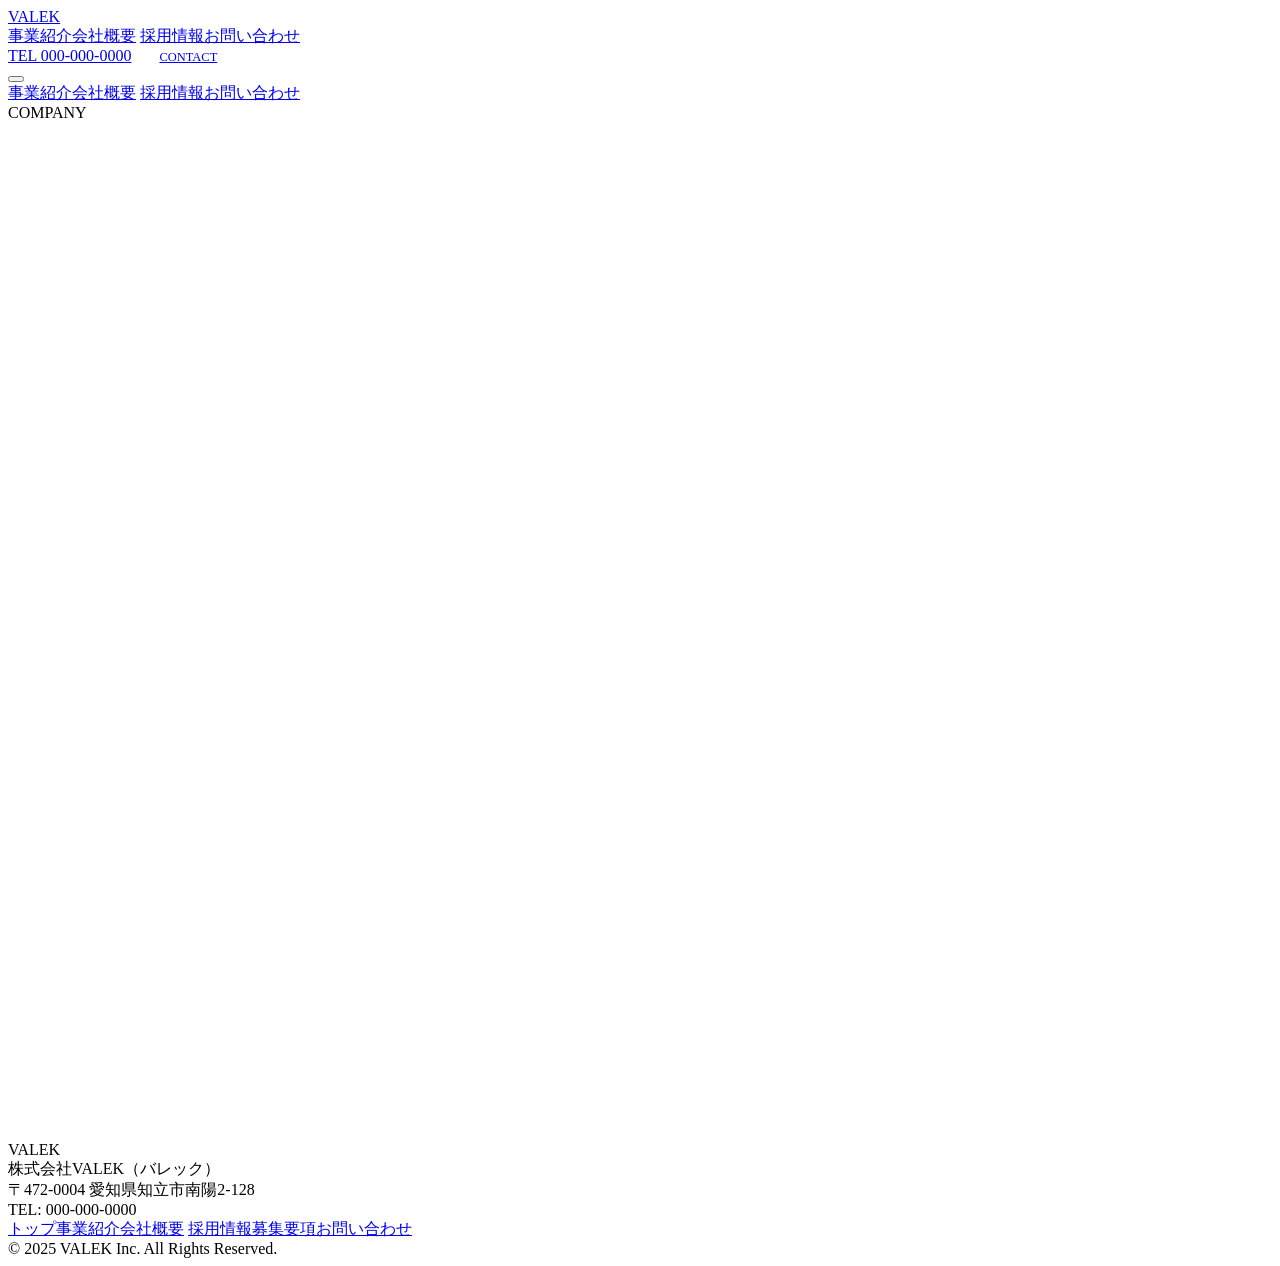
==== company.html @ 48d8a92b "Webサイトのリニューアルに伴う基本構成ファイルの追加と修正" ====
<!DOCTYPE html>
<html lang="ja">

<head>
    <meta charset="UTF-8">
    <meta name="viewport" content="width=device-width, initial-scale=1.0">
    <title>会社概要｜株式会社VALEK</title>
    <meta name="description" content="株式会社VALEK（バレック）の会社概要。愛知県知立市に本社を構え、軽貨物運送・一般貨物運送を展開。">
    <link rel="stylesheet" href="assets/css/style.css">
    <style>
        [data-fade] {
            opacity: 0;
            transform: translateY(32px);
            transition: opacity .8s cubic-bezier(.16, 1, .3, 1), transform .8s cubic-bezier(.16, 1, .3, 1)
        }

        [data-fade="up"].is-visible {
            opacity: 1;
            transform: translateY(0)
        }

        [data-fade="left"] {
            transform: translateX(-32px)
        }

        [data-fade="left"].is-visible {
            opacity: 1;
            transform: translateX(0)
        }

        [data-fade="right"] {
            transform: translateX(32px)
        }

        [data-fade="right"].is-visible {
            opacity: 1;
            transform: translateX(0)
        }
    </style>
</head>

<body>

    <header class="header">
        <div class="header-bg"></div>
        <div class="container header-inner">
            <a href="index.html" class="header-logo">VALEK</a>
            <nav class="header-nav">
                <a href="service.html">事業紹介</a><a href="company.html">会社概要</a>
                <a href="recruit.html">採用情報</a><a href="contact.html">お問い合わせ</a>
            </nav>
            <div class="header-actions">
                <a href="tel:0000000000" class="header-tel">TEL <span class="header-tel-number">000-000-0000</span></a>
                <a href="contact.html" class="btn btn-orange" style="padding:10px 24px;font-size:0.78rem;">CONTACT</a>
            </div>
            <button class="hamburger" id="hamburger" aria-label="メニュー"><span></span><span></span><span></span></button>
        </div>
    </header>
    <nav class="mobile-nav" id="mobileNav">
        <a href="service.html">事業紹介</a><a href="company.html">会社概要</a>
        <a href="recruit.html">採用情報</a><a href="contact.html">お問い合わせ</a>
    </nav>

    <section class="page-hero">
        <div class="page-hero-bg-text">COMPANY</div>
        <div class="container">
            <div class="page-hero-en" data-fade="up">COMPANY</div>
            <div class="page-hero-ja" data-fade="up">会社概要</div>
        </div>
    </section>

    <!-- Message -->
    <section class="section bg-darker grid-bg">
        <div class="container">
            <div class="section-label" data-fade="up">Message</div>
            <h2 class="section-heading" data-fade="up">代表メッセージ</h2>
            <div class="strength-block" style="padding-top:0;">
                <div data-fade="left">
                    <p class="strength-text">
                        株式会社VALEKは2023年に設立し、「速く、正確に、届ける」という信念のもと軽貨物運送事業をスタートしました。設立からわずかな期間で120名以上のドライバーを擁する体制を築くことができたのは、ひとえに取引先の皆様とドライバー一人ひとりの努力のおかげです。
                    </p>
                    <br>
                    <p class="strength-text">
                        私たちが最もこだわっているのは「品質」です。どれだけスピーディに届けても、届け先を間違えてしまっては意味がありません。だからこそ、教育に時間をかけ、誤配率0.001%以下という数字を維持しています。人が足りないところに、教育された人材を迅速に届ける。それがVALEKの存在意義です。
                    </p>
                    <br>
                    <p class="strength-text">
                        愛知県から、日本の物流を支える会社へ。まだまだ若い会社ですが、その分、成長のスピードと柔軟性には自信があります。これからも「届ける」ことに真剣に向き合い続けます。</p>
                    <p
                        style="text-align:right;color:var(--c-orange);font-weight:700;font-size:0.95rem;margin-top:24px;">
                        株式会社VALEK 代表取締役　谷本 大樹</p>
                </div>
                <div class="strength-image" data-fade="right">※ 代表写真撮影後に差し替え</div>
            </div>
        </div>
    </section>

    <!-- Info -->
    <section class="section bg-dark">
        <div class="container">
            <div class="section-label" data-fade="up">Overview</div>
            <h2 class="section-heading" data-fade="up">会社情報</h2>
            <div data-fade="up">
                <table class="company-table">
                    <tr>
                        <th>会社名</th>
                        <td>株式会社VALEK（バレック）</td>
                    </tr>
                    <tr>
                        <th>代表取締役</th>
                        <td>谷本 大樹</td>
                    </tr>
                    <tr>
                        <th>設立</th>
                        <td>2023年2月22日</td>
                    </tr>
                    <tr>
                        <th>所在地</th>
                        <td>〒472-0004 愛知県知立市南陽2-128</td>
                    </tr>
                    <tr>
                        <th>事業内容</th>
                        <td>軽貨物運送事業 / 一般貨物運送事業 / チャーター便 / スポット便</td>
                    </tr>
                    <tr>
                        <th>事業エリア</th>
                        <td>愛知県全域、静岡県浜松市</td>
                    </tr>
                    <tr>
                        <th>主要取引先</th>
                        <td>ヤマト運輸株式会社 / 佐川急便株式会社 / 日本郵政グループ</td>
                    </tr>
                    <tr>
                        <th>稼働ドライバー数</th>
                        <td>120名以上</td>
                    </tr>
                </table>
            </div>
        </div>
    </section>

    <!-- Access -->
    <section class="section bg-darker">
        <div class="container">
            <div class="section-label" data-fade="up">Access</div>
            <h2 class="section-heading" data-fade="up">アクセス</h2>
            <p style="color:var(--c-gray-500);margin-bottom:24px;font-size:0.9rem;" data-fade="up">〒472-0004
                愛知県知立市南陽2丁目128番地</p>
            <div class="map-wrapper" data-fade="up">
                <iframe
                    src="https://www.google.com/maps/embed?pb=!1m18!1m12!1m3!1d3268.5!2d137.04!3d34.98!2m3!1f0!2f0!3f0!3m2!1i1024!2i768!4f13.1!3m3!1m2!1s0x0%3A0x0!2z5oSb55Sf55yM55-l56uL5biC5Y2X6Zm9Mjfnm67vvJEyOA!5e0!3m2!1sja!2sjp!4v1700000000000"
                    allowfullscreen="" loading="lazy" referrerpolicy="no-referrer-when-downgrade"></iframe>
            </div>
        </div>
    </section>

    <footer class="footer">
        <div class="container">
            <div class="footer-inner">
                <div>
                    <div class="footer-logo">VALEK</div>
                    <div class="footer-info">株式会社VALEK（バレック）<br>〒472-0004 愛知県知立市南陽2-128<br>TEL: 000-000-0000</div>
                </div>
                <nav class="footer-nav">
                    <a href="index.html">トップ</a><a href="service.html">事業紹介</a><a href="company.html">会社概要</a>
                    <a href="recruit.html">採用情報</a><a href="recruit/detail.html">募集要項</a><a
                        href="contact.html">お問い合わせ</a>
                </nav>
            </div>
            <div class="footer-copy">&copy; 2025 VALEK Inc. All Rights Reserved.</div>
        </div>
    </footer>
    <script src="assets/js/main.js"></script>
</body>

</html>
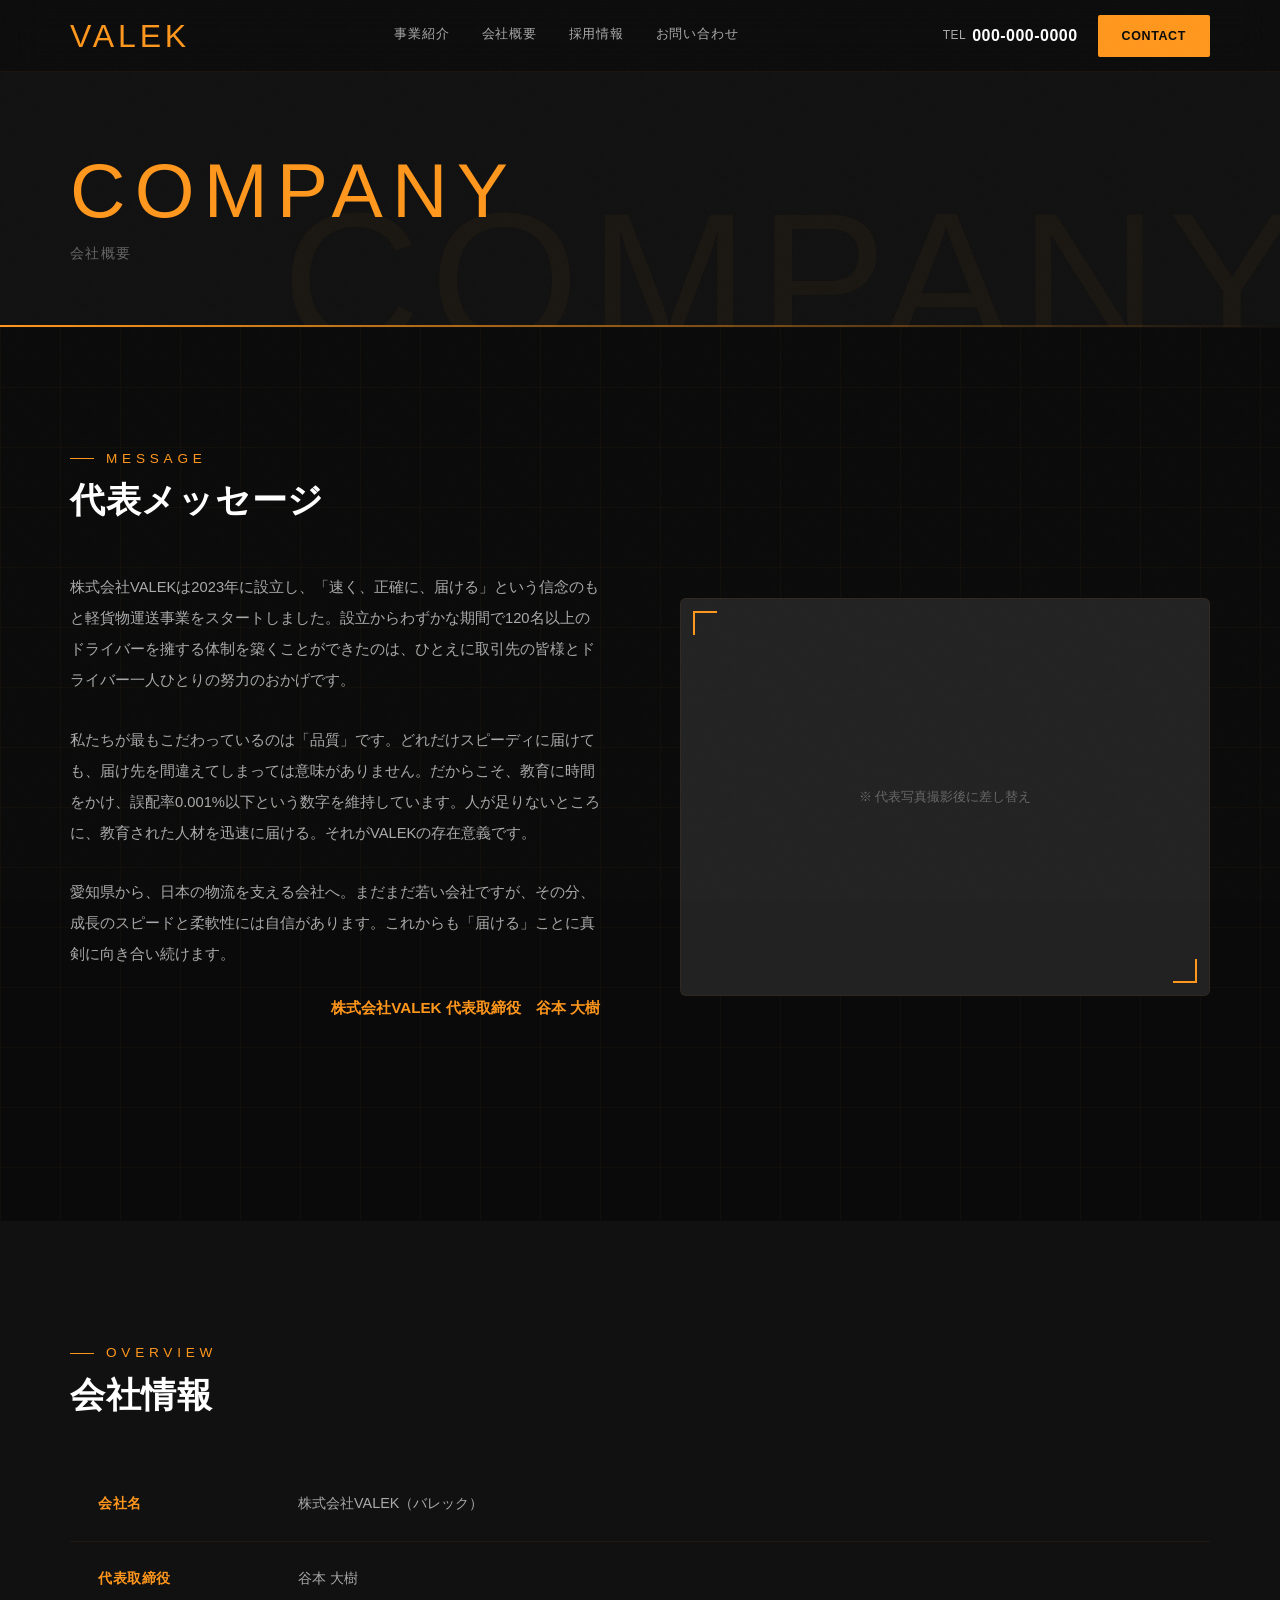
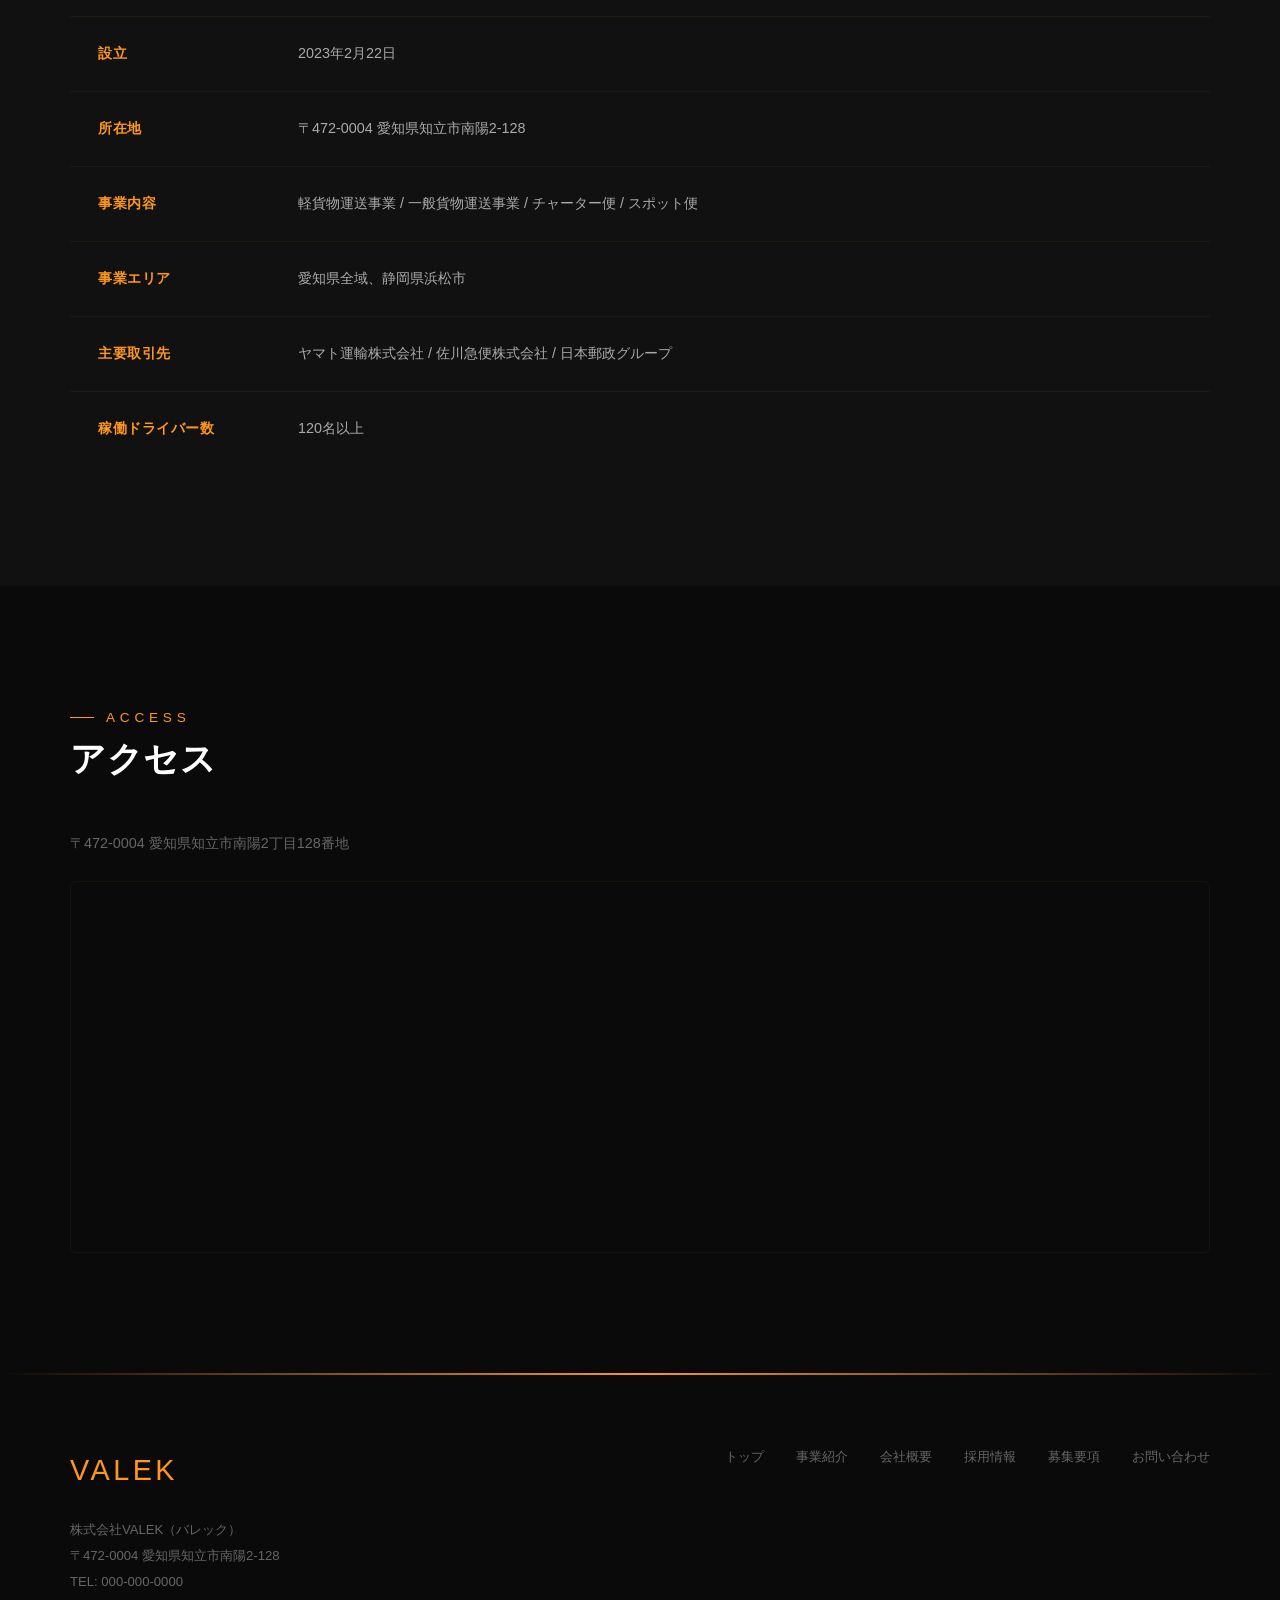
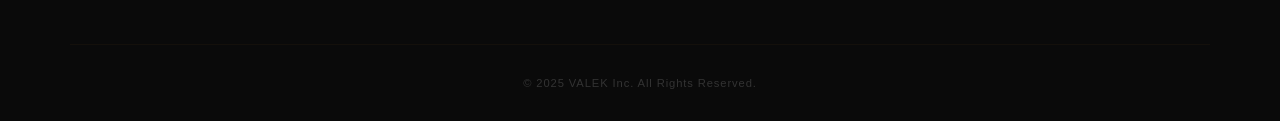
==== commit ccb4d7d2: "CSS/JSのパス指定の誤りを修正" ====
--- a/company.html
+++ b/company.html
@@ -6,7 +6,7 @@
     <meta name="viewport" content="width=device-width, initial-scale=1.0">
     <title>会社概要｜株式会社VALEK</title>
     <meta name="description" content="株式会社VALEK（バレック）の会社概要。愛知県知立市に本社を構え、軽貨物運送・一般貨物運送を展開。">
-    <link rel="stylesheet" href="assets/css/style.css">
+    <link rel="stylesheet" href="css/style.css">
     <style>
         [data-fade] {
             opacity: 0;
@@ -170,7 +170,7 @@
             <div class="footer-copy">&copy; 2025 VALEK Inc. All Rights Reserved.</div>
         </div>
     </footer>
-    <script src="assets/js/main.js"></script>
+    <script src="js/main.js"></script>
 </body>
 
 </html>
--- a/css/style.css
+++ b/css/style.css
@@ -0,0 +1,1925 @@
+/* ============================================
+   VALEK - Professional Design System
+   Black(#111) × Orange(#FF971D) × Dark
+   ============================================ */
+
+/* ---------- Fonts ---------- */
+@import url('https://fonts.googleapis.com/css2?family=Inter:wght@300;400;500;600;700;800;900&family=Noto+Sans+JP:wght@300;400;500;700;900&family=Bebas+Neue&display=swap');
+
+/* ---------- Custom Properties ---------- */
+:root {
+    --c-bg: #0a0a0a;
+    --c-surface: #111111;
+    --c-surface-2: #1a1a1a;
+    --c-surface-3: #222222;
+    --c-orange: #FF971D;
+    --c-orange-dark: #e0850f;
+    --c-orange-glow: rgba(255, 151, 29, 0.15);
+    --c-white: #ffffff;
+    --c-gray-100: #f0f0f0;
+    --c-gray-300: #aaaaaa;
+    --c-gray-500: #666666;
+    --c-gray-700: #333333;
+    --c-gray-900: #1a1a1a;
+    --font-en: 'Inter', sans-serif;
+    --font-ja: 'Noto Sans JP', sans-serif;
+    --font-display: 'Bebas Neue', sans-serif;
+    --header-h: 72px;
+    --ease-out-expo: cubic-bezier(0.16, 1, 0.3, 1);
+    --ease-out-quart: cubic-bezier(0.25, 1, 0.5, 1);
+}
+
+/* ---------- Reset ---------- */
+*,
+*::before,
+*::after {
+    margin: 0;
+    padding: 0;
+    box-sizing: border-box;
+}
+
+html {
+    scroll-behavior: smooth;
+    font-size: 16px;
+    scrollbar-width: thin;
+    scrollbar-color: var(--c-orange) var(--c-surface);
+}
+
+::-webkit-scrollbar {
+    width: 6px;
+}
+
+::-webkit-scrollbar-track {
+    background: var(--c-surface);
+}
+
+::-webkit-scrollbar-thumb {
+    background: var(--c-orange);
+    border-radius: 3px;
+}
+
+body {
+    font-family: var(--font-ja);
+    background: var(--c-bg);
+    color: var(--c-white);
+    line-height: 1.8;
+    -webkit-font-smoothing: antialiased;
+    -moz-osx-font-smoothing: grayscale;
+    overflow-x: hidden;
+}
+
+/* Noise texture overlay */
+body::before {
+    content: "";
+    position: fixed;
+    inset: 0;
+    z-index: 9999;
+    pointer-events: none;
+    opacity: 0.025;
+    background-image: url("data:image/svg+xml,%3Csvg viewBox='0 0 256 256' xmlns='http://www.w3.org/2000/svg'%3E%3Cfilter id='noise'%3E%3CfeTurbulence type='fractalNoise' baseFrequency='0.9' numOctaves='4' stitchTiles='stitch'/%3E%3C/filter%3E%3Crect width='100%25' height='100%25' filter='url(%23noise)' opacity='1'/%3E%3C/svg%3E");
+    background-repeat: repeat;
+    background-size: 128px 128px;
+}
+
+a {
+    color: var(--c-orange);
+    text-decoration: none;
+    transition: all 0.3s var(--ease-out-quart);
+}
+
+a:hover {
+    opacity: 0.8;
+}
+
+img {
+    max-width: 100%;
+    height: auto;
+    display: block;
+}
+
+ul {
+    list-style: none;
+}
+
+::selection {
+    background: var(--c-orange);
+    color: var(--c-bg);
+}
+
+/* ---------- Utility ---------- */
+.container {
+    width: 90%;
+    max-width: 1140px;
+    margin: 0 auto;
+}
+
+.section {
+    padding: 120px 0;
+    position: relative;
+}
+
+.section-label {
+    font-family: var(--font-display);
+    font-size: 0.85rem;
+    letter-spacing: 0.35em;
+    color: var(--c-orange);
+    text-transform: uppercase;
+    margin-bottom: 4px;
+    display: flex;
+    align-items: center;
+    gap: 12px;
+}
+
+.section-label::before {
+    content: "";
+    display: block;
+    width: 24px;
+    height: 1px;
+    background: var(--c-orange);
+}
+
+.section-heading {
+    font-family: var(--font-ja);
+    font-size: clamp(1.6rem, 3vw, 2.2rem);
+    font-weight: 900;
+    margin-bottom: 48px;
+    line-height: 1.4;
+    letter-spacing: 0.02em;
+}
+
+.text-orange {
+    color: var(--c-orange);
+}
+
+.text-center {
+    text-align: center;
+}
+
+.text-center .section-label {
+    justify-content: center;
+}
+
+.text-center .section-label::before {
+    display: none;
+}
+
+.bg-dark {
+    background: var(--c-surface);
+}
+
+.bg-darker {
+    background: var(--c-bg);
+}
+
+/* Subtle grid background */
+.grid-bg {
+    background-image:
+        linear-gradient(rgba(255, 151, 29, 0.03) 1px, transparent 1px),
+        linear-gradient(90deg, rgba(255, 151, 29, 0.03) 1px, transparent 1px);
+    background-size: 60px 60px;
+}
+
+/* ---------- Buttons ---------- */
+.btn {
+    display: inline-flex;
+    align-items: center;
+    justify-content: center;
+    gap: 8px;
+    padding: 16px 36px;
+    border-radius: 2px;
+    font-weight: 700;
+    font-size: 0.88rem;
+    font-family: var(--font-ja);
+    text-align: center;
+    transition: all 0.4s var(--ease-out-expo);
+    cursor: pointer;
+    border: none;
+    position: relative;
+    overflow: hidden;
+    letter-spacing: 0.05em;
+}
+
+/* Shimmer effect */
+.btn::after {
+    content: "";
+    position: absolute;
+    top: 0;
+    left: -100%;
+    width: 60%;
+    height: 100%;
+    background: linear-gradient(90deg, transparent, rgba(255, 255, 255, 0.15), transparent);
+    transition: left 0.6s var(--ease-out-expo);
+}
+
+.btn:hover::after {
+    left: 120%;
+}
+
+.btn-orange {
+    background: var(--c-orange);
+    color: var(--c-bg);
+}
+
+.btn-orange:hover {
+    background: #ffab47;
+    opacity: 1;
+    transform: translateY(-2px);
+    box-shadow: 0 8px 32px rgba(255, 151, 29, 0.3);
+}
+
+.btn-outline {
+    background: transparent;
+    color: var(--c-orange);
+    border: 1.5px solid var(--c-orange);
+}
+
+.btn-outline:hover {
+    background: var(--c-orange);
+    color: var(--c-bg);
+    opacity: 1;
+    transform: translateY(-2px);
+}
+
+.btn-white {
+    background: var(--c-white);
+    color: var(--c-bg);
+}
+
+.btn-white:hover {
+    opacity: 1;
+    transform: translateY(-2px);
+    box-shadow: 0 8px 32px rgba(255, 255, 255, 0.15);
+}
+
+.btn-dark {
+    background: var(--c-surface);
+    color: var(--c-orange);
+    border: 1.5px solid var(--c-orange);
+}
+
+.btn-dark:hover {
+    background: var(--c-orange);
+    color: var(--c-bg);
+    opacity: 1;
+}
+
+.btn-lg {
+    padding: 20px 48px;
+    font-size: 0.95rem;
+}
+
+.btn-icon-arrow::after {
+    content: "→";
+    display: inline-block;
+    transition: transform 0.3s var(--ease-out-expo);
+}
+
+.btn-icon-arrow:hover::after {
+    transform: translateX(4px);
+}
+
+/* ---------- Progress Bar (scroll) ---------- */
+.scroll-progress {
+    position: fixed;
+    top: 0;
+    left: 0;
+    height: 2px;
+    background: linear-gradient(90deg, var(--c-orange), #ffab47);
+    z-index: 10000;
+    width: 0%;
+    transition: width 0.1s linear;
+}
+
+/* ---------- Header ---------- */
+.header {
+    position: fixed;
+    top: 0;
+    left: 0;
+    width: 100%;
+    z-index: 1000;
+    height: var(--header-h);
+    transition: all 0.4s var(--ease-out-expo);
+}
+
+.header-bg {
+    position: absolute;
+    inset: 0;
+    background: rgba(10, 10, 10, 0.7);
+    backdrop-filter: blur(20px) saturate(180%);
+    -webkit-backdrop-filter: blur(20px) saturate(180%);
+    border-bottom: 1px solid rgba(255, 151, 29, 0.06);
+    transition: all 0.4s var(--ease-out-expo);
+}
+
+.header.scrolled .header-bg {
+    background: rgba(10, 10, 10, 0.92);
+    border-bottom-color: rgba(255, 151, 29, 0.12);
+}
+
+.header-inner {
+    position: relative;
+    z-index: 2;
+    display: flex;
+    align-items: center;
+    justify-content: space-between;
+    height: var(--header-h);
+}
+
+.header-logo {
+    font-family: var(--font-display);
+    font-size: 2rem;
+    color: var(--c-orange);
+    letter-spacing: 0.12em;
+    line-height: 1;
+}
+
+.header-nav {
+    display: flex;
+    align-items: center;
+    gap: 32px;
+}
+
+.header-nav a {
+    color: var(--c-gray-300);
+    font-size: 0.8rem;
+    font-weight: 500;
+    letter-spacing: 0.06em;
+    position: relative;
+    padding-bottom: 4px;
+}
+
+.header-nav a::after {
+    content: "";
+    position: absolute;
+    bottom: 0;
+    left: 0;
+    width: 0;
+    height: 1px;
+    background: var(--c-orange);
+    transition: width 0.3s var(--ease-out-expo);
+}
+
+.header-nav a:hover {
+    color: var(--c-white);
+    opacity: 1;
+}
+
+.header-nav a:hover::after {
+    width: 100%;
+}
+
+.header-actions {
+    display: flex;
+    align-items: center;
+    gap: 20px;
+}
+
+.header-tel {
+    color: var(--c-gray-300);
+    font-size: 0.75rem;
+    font-weight: 500;
+    display: flex;
+    align-items: center;
+    gap: 6px;
+    letter-spacing: 0.04em;
+}
+
+.header-tel-number {
+    font-family: var(--font-en);
+    font-size: 1rem;
+    font-weight: 700;
+    color: var(--c-white);
+}
+
+/* Hamburger */
+.hamburger {
+    display: none;
+    width: 32px;
+    height: 24px;
+    position: relative;
+    cursor: pointer;
+    z-index: 1100;
+    background: none;
+    border: none;
+}
+
+.hamburger span {
+    display: block;
+    width: 100%;
+    height: 1.5px;
+    background: var(--c-orange);
+    position: absolute;
+    left: 0;
+    transition: all 0.4s var(--ease-out-expo);
+}
+
+.hamburger span:nth-child(1) {
+    top: 0;
+}
+
+.hamburger span:nth-child(2) {
+    top: 50%;
+    transform: translateY(-50%);
+}
+
+.hamburger span:nth-child(3) {
+    bottom: 0;
+    width: 60%;
+}
+
+.hamburger.active span:nth-child(1) {
+    top: 50%;
+    transform: translateY(-50%) rotate(45deg);
+}
+
+.hamburger.active span:nth-child(2) {
+    opacity: 0;
+    transform: translateX(20px);
+}
+
+.hamburger.active span:nth-child(3) {
+    bottom: 50%;
+    width: 100%;
+    transform: translateY(50%) rotate(-45deg);
+}
+
+/* Mobile Nav */
+.mobile-nav {
+    display: none;
+    position: fixed;
+    inset: 0;
+    background: rgba(10, 10, 10, 0.97);
+    backdrop-filter: blur(40px);
+    flex-direction: column;
+    align-items: center;
+    justify-content: center;
+    gap: 36px;
+    z-index: 1050;
+}
+
+.mobile-nav.active {
+    display: flex;
+}
+
+.mobile-nav a {
+    color: var(--c-white);
+    font-size: 1.3rem;
+    font-weight: 700;
+    letter-spacing: 0.08em;
+    position: relative;
+}
+
+.mobile-nav a::after {
+    content: "";
+    position: absolute;
+    bottom: -4px;
+    left: 50%;
+    transform: translateX(-50%);
+    width: 0;
+    height: 2px;
+    background: var(--c-orange);
+    transition: width 0.3s var(--ease-out-expo);
+}
+
+.mobile-nav a:hover::after {
+    width: 100%;
+}
+
+/* ---------- Hero ---------- */
+.hero {
+    position: relative;
+    height: 100vh;
+    min-height: 700px;
+    display: flex;
+    align-items: center;
+    justify-content: center;
+    overflow: hidden;
+    background: var(--c-bg);
+}
+
+/* Animated gradient orbs */
+.hero-orb {
+    position: absolute;
+    border-radius: 50%;
+    filter: blur(80px);
+    opacity: 0.4;
+    animation: orbFloat 8s ease-in-out infinite;
+}
+
+.hero-orb-1 {
+    width: 500px;
+    height: 500px;
+    background: radial-gradient(circle, rgba(255, 151, 29, 0.25) 0%, transparent 70%);
+    bottom: -10%;
+    right: -5%;
+    animation-delay: 0s;
+}
+
+.hero-orb-2 {
+    width: 300px;
+    height: 300px;
+    background: radial-gradient(circle, rgba(255, 151, 29, 0.15) 0%, transparent 70%);
+    top: 10%;
+    left: 5%;
+    animation-delay: -3s;
+}
+
+.hero-orb-3 {
+    width: 200px;
+    height: 200px;
+    background: radial-gradient(circle, rgba(255, 151, 29, 0.12) 0%, transparent 70%);
+    top: 40%;
+    right: 20%;
+    animation-delay: -5s;
+}
+
+@keyframes orbFloat {
+
+    0%,
+    100% {
+        transform: translate(0, 0) scale(1);
+    }
+
+    33% {
+        transform: translate(30px, -20px) scale(1.05);
+    }
+
+    66% {
+        transform: translate(-20px, 15px) scale(0.95);
+    }
+}
+
+/* Grid lines in hero */
+.hero-grid {
+    position: absolute;
+    inset: 0;
+    background-image:
+        linear-gradient(rgba(255, 151, 29, 0.04) 1px, transparent 1px),
+        linear-gradient(90deg, rgba(255, 151, 29, 0.04) 1px, transparent 1px);
+    background-size: 80px 80px;
+    mask-image: radial-gradient(ellipse 70% 60% at 50% 50%, black 20%, transparent 70%);
+    -webkit-mask-image: radial-gradient(ellipse 70% 60% at 50% 50%, black 20%, transparent 70%);
+}
+
+/* Horizontal lines decoration */
+.hero-lines {
+    position: absolute;
+    inset: 0;
+    overflow: hidden;
+}
+
+.hero-lines span {
+    position: absolute;
+    height: 1px;
+    background: linear-gradient(90deg, transparent, rgba(255, 151, 29, 0.08), transparent);
+}
+
+.hero-lines span:nth-child(1) {
+    top: 20%;
+    width: 100%;
+}
+
+.hero-lines span:nth-child(2) {
+    top: 50%;
+    width: 60%;
+    right: 0;
+}
+
+.hero-lines span:nth-child(3) {
+    top: 80%;
+    width: 80%;
+    left: 10%;
+}
+
+.hero-content {
+    position: relative;
+    z-index: 2;
+    text-align: center;
+    padding: 0 20px;
+}
+
+.hero-label {
+    font-family: var(--font-en);
+    font-size: 0.75rem;
+    font-weight: 600;
+    letter-spacing: 0.4em;
+    color: var(--c-orange);
+    text-transform: uppercase;
+    margin-bottom: 24px;
+    display: inline-flex;
+    align-items: center;
+    gap: 12px;
+}
+
+.hero-label::before,
+.hero-label::after {
+    content: "";
+    width: 32px;
+    height: 1px;
+    background: var(--c-orange);
+}
+
+.hero-catch {
+    font-family: var(--font-ja);
+    font-size: clamp(2.5rem, 6vw, 4.5rem);
+    font-weight: 900;
+    letter-spacing: 0.06em;
+    line-height: 1.25;
+    margin-bottom: 28px;
+}
+
+.hero-catch-accent {
+    color: var(--c-orange);
+    position: relative;
+    display: inline-block;
+}
+
+/* Accent underline */
+.hero-catch-accent::after {
+    content: "";
+    position: absolute;
+    bottom: 4px;
+    left: 0;
+    width: 100%;
+    height: 3px;
+    background: var(--c-orange);
+    opacity: 0.3;
+}
+
+.hero-sub {
+    font-size: clamp(0.88rem, 1.3vw, 1.05rem);
+    color: var(--c-gray-300);
+    max-width: 600px;
+    margin: 0 auto 48px;
+    line-height: 2;
+    font-weight: 300;
+}
+
+.hero-buttons {
+    display: flex;
+    gap: 16px;
+    justify-content: center;
+    flex-wrap: wrap;
+}
+
+.hero-scroll {
+    position: absolute;
+    bottom: 40px;
+    left: 50%;
+    transform: translateX(-50%);
+    display: flex;
+    flex-direction: column;
+    align-items: center;
+    gap: 8px;
+    z-index: 2;
+}
+
+.hero-scroll-text {
+    font-family: var(--font-en);
+    font-size: 0.65rem;
+    letter-spacing: 0.2em;
+    color: var(--c-gray-500);
+    text-transform: uppercase;
+    writing-mode: vertical-rl;
+}
+
+.hero-scroll-line {
+    width: 1px;
+    height: 48px;
+    position: relative;
+    overflow: hidden;
+    background: rgba(255, 151, 29, 0.15);
+}
+
+.hero-scroll-line::after {
+    content: "";
+    position: absolute;
+    top: -100%;
+    left: 0;
+    width: 100%;
+    height: 50%;
+    background: var(--c-orange);
+    animation: scrollLine 2s ease-in-out infinite;
+}
+
+@keyframes scrollLine {
+    0% {
+        top: -50%;
+    }
+
+    100% {
+        top: 150%;
+    }
+}
+
+/* ---------- Numbers ---------- */
+.numbers {
+    position: relative;
+    overflow: hidden;
+}
+
+.numbers::before {
+    content: "";
+    position: absolute;
+    top: 0;
+    left: 0;
+    right: 0;
+    height: 1px;
+    background: linear-gradient(90deg, transparent, var(--c-orange-glow), transparent);
+}
+
+.numbers::after {
+    content: "";
+    position: absolute;
+    bottom: 0;
+    left: 0;
+    right: 0;
+    height: 1px;
+    background: linear-gradient(90deg, transparent, var(--c-orange-glow), transparent);
+}
+
+.numbers-grid {
+    display: grid;
+    grid-template-columns: repeat(3, 1fr);
+    gap: 0;
+}
+
+.number-item {
+    text-align: center;
+    padding: 60px 24px;
+    position: relative;
+}
+
+.number-item:not(:last-child)::after {
+    content: "";
+    position: absolute;
+    right: 0;
+    top: 25%;
+    height: 50%;
+    width: 1px;
+    background: rgba(255, 151, 29, 0.12);
+}
+
+.number-item-value {
+    font-family: var(--font-en);
+    font-size: clamp(3rem, 5vw, 4.5rem);
+    font-weight: 800;
+    color: var(--c-orange);
+    line-height: 1;
+    letter-spacing: -0.02em;
+}
+
+.number-item-unit {
+    font-family: var(--font-ja);
+    font-size: 0.9rem;
+    font-weight: 700;
+    color: var(--c-orange);
+}
+
+.number-item-label {
+    margin-top: 12px;
+    font-size: 0.82rem;
+    color: var(--c-gray-500);
+    font-weight: 400;
+    letter-spacing: 0.04em;
+}
+
+/* ---------- Cards ---------- */
+.cards-grid {
+    display: grid;
+    grid-template-columns: repeat(auto-fit, minmax(300px, 1fr));
+    gap: 20px;
+}
+
+.card {
+    background: var(--c-surface-2);
+    border: 1px solid rgba(255, 151, 29, 0.06);
+    border-radius: 6px;
+    padding: 40px 32px;
+    transition: all 0.5s var(--ease-out-expo);
+    position: relative;
+    overflow: hidden;
+}
+
+/* Top accent line */
+.card::before {
+    content: "";
+    position: absolute;
+    top: 0;
+    left: 0;
+    width: 0;
+    height: 2px;
+    background: linear-gradient(90deg, var(--c-orange), #ffab47);
+    transition: width 0.5s var(--ease-out-expo);
+}
+
+.card:hover::before {
+    width: 100%;
+}
+
+.card:hover {
+    border-color: rgba(255, 151, 29, 0.15);
+    transform: translateY(-6px);
+    box-shadow: 0 20px 60px rgba(0, 0, 0, 0.3), 0 0 40px var(--c-orange-glow);
+}
+
+.card-icon {
+    width: 48px;
+    height: 48px;
+    border-radius: 8px;
+    background: rgba(255, 151, 29, 0.08);
+    display: flex;
+    align-items: center;
+    justify-content: center;
+    font-size: 1.3rem;
+    margin-bottom: 20px;
+}
+
+.card-title {
+    font-size: 1.05rem;
+    font-weight: 700;
+    margin-bottom: 12px;
+    letter-spacing: 0.02em;
+}
+
+.card-text {
+    font-size: 0.88rem;
+    color: var(--c-gray-300);
+    line-height: 1.9;
+    font-weight: 300;
+}
+
+.card-link {
+    display: inline-flex;
+    align-items: center;
+    gap: 6px;
+    margin-top: 20px;
+    font-size: 0.8rem;
+    font-weight: 600;
+    color: var(--c-orange);
+    letter-spacing: 0.04em;
+}
+
+.card-link::after {
+    content: "→";
+    transition: transform 0.3s var(--ease-out-expo);
+}
+
+.card:hover .card-link::after {
+    transform: translateX(4px);
+}
+
+/* ---------- Recruit Banner (Slashed) ---------- */
+.recruit-banner {
+    position: relative;
+    overflow: hidden;
+    background: var(--c-orange);
+    color: var(--c-bg);
+}
+
+/* Diagonal cut top */
+.recruit-banner::before {
+    content: "";
+    position: absolute;
+    top: -1px;
+    left: 0;
+    right: 0;
+    height: 80px;
+    background: var(--c-bg);
+    clip-path: polygon(0 0, 100% 0, 100% 0%, 0 100%);
+}
+
+/* Diagonal cut bottom */
+.recruit-banner::after {
+    content: "";
+    position: absolute;
+    bottom: -1px;
+    left: 0;
+    right: 0;
+    height: 80px;
+    background: var(--c-bg);
+    clip-path: polygon(0 100%, 100% 0%, 100% 100%, 0 100%);
+}
+
+.recruit-banner .section-label {
+    color: var(--c-bg);
+}
+
+.recruit-banner .section-label::before {
+    background: var(--c-bg);
+}
+
+.recruit-banner .section-heading {
+    color: var(--c-bg);
+}
+
+.recruit-banner-tags {
+    display: flex;
+    flex-wrap: wrap;
+    justify-content: center;
+    gap: 10px;
+    margin-bottom: 36px;
+}
+
+.recruit-banner-tag {
+    background: var(--c-bg);
+    color: var(--c-orange);
+    padding: 10px 22px;
+    border-radius: 100px;
+    font-size: 0.82rem;
+    font-weight: 700;
+    letter-spacing: 0.02em;
+    transition: all 0.3s var(--ease-out-expo);
+}
+
+.recruit-banner-tag:hover {
+    transform: translateY(-2px);
+    box-shadow: 0 4px 16px rgba(0, 0, 0, 0.2);
+}
+
+/* ---------- Page Hero ---------- */
+.page-hero {
+    padding: calc(var(--header-h) + 80px) 0 60px;
+    background: var(--c-surface);
+    position: relative;
+    overflow: hidden;
+}
+
+.page-hero::after {
+    content: "";
+    position: absolute;
+    bottom: 0;
+    left: 0;
+    right: 0;
+    height: 2px;
+    background: linear-gradient(90deg, var(--c-orange), transparent);
+}
+
+/* Large background text */
+.page-hero-bg-text {
+    position: absolute;
+    right: -2%;
+    bottom: -15%;
+    font-family: var(--font-display);
+    font-size: clamp(6rem, 15vw, 14rem);
+    font-weight: 400;
+    color: rgba(255, 151, 29, 0.04);
+    letter-spacing: 0.05em;
+    line-height: 1;
+    white-space: nowrap;
+    user-select: none;
+}
+
+.page-hero-en {
+    font-family: var(--font-display);
+    font-size: clamp(3rem, 6vw, 5rem);
+    color: var(--c-orange);
+    letter-spacing: 0.12em;
+    line-height: 1;
+    position: relative;
+}
+
+.page-hero-ja {
+    font-size: 0.9rem;
+    color: var(--c-gray-500);
+    margin-top: 12px;
+    letter-spacing: 0.1em;
+}
+
+/* ---------- Strength Block ---------- */
+.strength-block {
+    display: grid;
+    grid-template-columns: 1fr 1fr;
+    gap: 80px;
+    align-items: center;
+    padding: 80px 0;
+    position: relative;
+}
+
+.strength-block::after {
+    content: "";
+    position: absolute;
+    bottom: 0;
+    left: 5%;
+    right: 5%;
+    height: 1px;
+    background: linear-gradient(90deg, transparent, rgba(255, 151, 29, 0.08), transparent);
+}
+
+.strength-block:last-child::after {
+    display: none;
+}
+
+.strength-block.reverse {
+    direction: rtl;
+}
+
+.strength-block.reverse>* {
+    direction: ltr;
+}
+
+.strength-num {
+    font-family: var(--font-display);
+    font-size: 6rem;
+    color: rgba(255, 151, 29, 0.08);
+    line-height: 1;
+    margin-bottom: 8px;
+    letter-spacing: 0.05em;
+}
+
+.strength-title {
+    font-size: clamp(1.2rem, 2vw, 1.6rem);
+    font-weight: 900;
+    margin-bottom: 20px;
+    line-height: 1.5;
+}
+
+.strength-text {
+    color: var(--c-gray-300);
+    font-size: 0.92rem;
+    line-height: 2.1;
+    font-weight: 300;
+}
+
+.strength-image {
+    background: var(--c-surface-3);
+    border-radius: 6px;
+    aspect-ratio: 4/3;
+    display: flex;
+    align-items: center;
+    justify-content: center;
+    color: var(--c-gray-500);
+    font-size: 0.82rem;
+    border: 1px solid rgba(255, 151, 29, 0.06);
+    position: relative;
+    overflow: hidden;
+}
+
+/* Corner accents on image placeholder */
+.strength-image::before,
+.strength-image::after {
+    content: "";
+    position: absolute;
+    width: 24px;
+    height: 24px;
+    border-color: var(--c-orange);
+    border-style: solid;
+}
+
+.strength-image::before {
+    top: 12px;
+    left: 12px;
+    border-width: 2px 0 0 2px;
+}
+
+.strength-image::after {
+    bottom: 12px;
+    right: 12px;
+    border-width: 0 2px 2px 0;
+}
+
+/* ---------- Service Items ---------- */
+.service-item {
+    display: grid;
+    grid-template-columns: 100px 1fr;
+    gap: 32px;
+    padding: 48px 0;
+    position: relative;
+    align-items: start;
+}
+
+.service-item::after {
+    content: "";
+    position: absolute;
+    bottom: 0;
+    left: 0;
+    right: 0;
+    height: 1px;
+    background: rgba(255, 151, 29, 0.06);
+}
+
+.service-item:last-child::after {
+    display: none;
+}
+
+.service-number {
+    font-family: var(--font-display);
+    font-size: 3.5rem;
+    color: var(--c-orange);
+    line-height: 1;
+    letter-spacing: 0.05em;
+}
+
+.service-name {
+    font-size: 1.15rem;
+    font-weight: 700;
+    margin-bottom: 12px;
+    letter-spacing: 0.02em;
+}
+
+.service-desc {
+    color: var(--c-gray-300);
+    font-size: 0.9rem;
+    line-height: 2;
+    font-weight: 300;
+}
+
+/* ---------- Flow ---------- */
+.flow-grid {
+    display: grid;
+    grid-template-columns: repeat(4, 1fr);
+    gap: 0;
+}
+
+.flow-step {
+    text-align: center;
+    padding: 40px 20px;
+    background: var(--c-surface-2);
+    position: relative;
+    border: 1px solid rgba(255, 151, 29, 0.04);
+    transition: all 0.4s var(--ease-out-expo);
+}
+
+.flow-step:hover {
+    background: var(--c-surface-3);
+    border-color: rgba(255, 151, 29, 0.12);
+}
+
+/* Arrow connector */
+.flow-step:not(:last-child)::after {
+    content: "";
+    position: absolute;
+    right: -8px;
+    top: 50%;
+    transform: translateY(-50%);
+    width: 16px;
+    height: 16px;
+    border-right: 2px solid var(--c-orange);
+    border-bottom: 2px solid var(--c-orange);
+    transform: translateY(-50%) rotate(-45deg);
+    z-index: 2;
+}
+
+.flow-step-num {
+    font-family: var(--font-display);
+    font-size: 2.5rem;
+    color: var(--c-orange);
+    margin-bottom: 8px;
+    letter-spacing: 0.05em;
+}
+
+.flow-step-title {
+    font-size: 0.92rem;
+    font-weight: 700;
+    margin-bottom: 8px;
+}
+
+.flow-step-text {
+    font-size: 0.78rem;
+    color: var(--c-gray-500);
+    line-height: 1.7;
+}
+
+/* ---------- Company Table ---------- */
+.company-table {
+    width: 100%;
+    border-collapse: collapse;
+}
+
+.company-table tr {
+    transition: background 0.3s;
+}
+
+.company-table tr:hover {
+    background: rgba(255, 151, 29, 0.02);
+}
+
+.company-table th,
+.company-table td {
+    padding: 24px 28px;
+    text-align: left;
+    vertical-align: top;
+    position: relative;
+}
+
+.company-table tr:not(:last-child) th,
+.company-table tr:not(:last-child) td {
+    border-bottom: 1px solid rgba(255, 151, 29, 0.06);
+}
+
+.company-table th {
+    width: 200px;
+    font-weight: 600;
+    color: var(--c-orange);
+    font-size: 0.88rem;
+    letter-spacing: 0.04em;
+}
+
+.company-table td {
+    color: var(--c-gray-300);
+    font-size: 0.9rem;
+    line-height: 1.8;
+}
+
+/* ---------- Timeline ---------- */
+.timeline {
+    position: relative;
+    padding-left: 48px;
+    max-width: 700px;
+}
+
+.timeline::before {
+    content: "";
+    position: absolute;
+    left: 15px;
+    top: 8px;
+    bottom: 8px;
+    width: 1px;
+    background: linear-gradient(to bottom, var(--c-orange), rgba(255, 151, 29, 0.1));
+}
+
+.timeline-item {
+    position: relative;
+    padding-bottom: 40px;
+}
+
+.timeline-item:last-child {
+    padding-bottom: 0;
+}
+
+.timeline-item::before {
+    content: "";
+    position: absolute;
+    left: -40px;
+    top: 6px;
+    width: 12px;
+    height: 12px;
+    border-radius: 50%;
+    background: var(--c-bg);
+    border: 2px solid var(--c-orange);
+    transition: all 0.3s;
+    z-index: 1;
+}
+
+.timeline-item:hover::before {
+    background: var(--c-orange);
+    box-shadow: 0 0 12px var(--c-orange-glow);
+}
+
+.timeline-time {
+    font-family: var(--font-en);
+    font-size: 0.82rem;
+    color: var(--c-orange);
+    font-weight: 600;
+    margin-bottom: 4px;
+    letter-spacing: 0.03em;
+}
+
+.timeline-title {
+    font-size: 1rem;
+    font-weight: 700;
+    margin-bottom: 6px;
+}
+
+.timeline-desc {
+    font-size: 0.85rem;
+    color: var(--c-gray-500);
+    font-weight: 300;
+    line-height: 1.8;
+}
+
+/* ---------- Income Model ---------- */
+.income-grid {
+    display: grid;
+    grid-template-columns: 1fr 1fr;
+    gap: 24px;
+}
+
+.income-card {
+    background: var(--c-surface-2);
+    border-radius: 6px;
+    padding: 48px 40px;
+    border: 1px solid rgba(255, 151, 29, 0.06);
+    text-align: center;
+    position: relative;
+    overflow: hidden;
+    transition: all 0.4s var(--ease-out-expo);
+}
+
+.income-card.highlight {
+    border-color: var(--c-orange);
+}
+
+.income-card.highlight::before {
+    content: "RECOMMEND";
+    position: absolute;
+    top: 16px;
+    right: -32px;
+    background: var(--c-orange);
+    color: var(--c-bg);
+    font-family: var(--font-en);
+    font-size: 0.65rem;
+    font-weight: 700;
+    letter-spacing: 0.1em;
+    padding: 4px 40px;
+    transform: rotate(45deg);
+}
+
+.income-card:hover {
+    transform: translateY(-4px);
+    box-shadow: 0 12px 40px rgba(0, 0, 0, 0.3);
+}
+
+.income-card-label {
+    font-size: 0.8rem;
+    color: var(--c-gray-500);
+    font-weight: 500;
+    letter-spacing: 0.06em;
+    margin-bottom: 12px;
+}
+
+.income-card-amount {
+    font-family: var(--font-en);
+    font-size: clamp(2.2rem, 4vw, 3rem);
+    font-weight: 800;
+    color: var(--c-orange);
+    margin-bottom: 20px;
+    letter-spacing: -0.02em;
+}
+
+.income-card-amount span {
+    font-family: var(--font-ja);
+    font-size: 0.85rem;
+    font-weight: 700;
+}
+
+.income-card-detail {
+    font-size: 0.85rem;
+    color: var(--c-gray-300);
+    line-height: 2;
+    font-weight: 300;
+}
+
+/* ---------- Voice ---------- */
+.voice-grid {
+    display: grid;
+    grid-template-columns: repeat(auto-fit, minmax(300px, 1fr));
+    gap: 20px;
+}
+
+.voice-card {
+    background: var(--c-surface-2);
+    border-radius: 6px;
+    padding: 36px;
+    border: 1px solid rgba(255, 151, 29, 0.06);
+    transition: all 0.4s var(--ease-out-expo);
+    position: relative;
+}
+
+/* Quote mark */
+.voice-card::before {
+    content: "\201C";
+    position: absolute;
+    top: 16px;
+    right: 24px;
+    font-family: Georgia, serif;
+    font-size: 4rem;
+    color: rgba(255, 151, 29, 0.08);
+    line-height: 1;
+}
+
+.voice-card:hover {
+    border-color: rgba(255, 151, 29, 0.15);
+    transform: translateY(-4px);
+}
+
+.voice-card-header {
+    display: flex;
+    align-items: center;
+    gap: 16px;
+    margin-bottom: 20px;
+}
+
+.voice-avatar {
+    width: 48px;
+    height: 48px;
+    border-radius: 50%;
+    background: linear-gradient(135deg, var(--c-orange), #ffab47);
+    display: flex;
+    align-items: center;
+    justify-content: center;
+    font-weight: 800;
+    color: var(--c-bg);
+    font-size: 1rem;
+    font-family: var(--font-en);
+    flex-shrink: 0;
+}
+
+.voice-name {
+    font-weight: 700;
+    font-size: 0.92rem;
+}
+
+.voice-prev {
+    font-size: 0.75rem;
+    color: var(--c-gray-500);
+    margin-top: 2px;
+}
+
+.voice-text {
+    font-size: 0.85rem;
+    color: var(--c-gray-300);
+    line-height: 2;
+    font-weight: 300;
+}
+
+/* ---------- Recruit Table ---------- */
+.recruit-table {
+    width: 100%;
+    border-collapse: collapse;
+}
+
+.recruit-table tr {
+    transition: background 0.3s;
+}
+
+.recruit-table tr:hover {
+    background: rgba(255, 151, 29, 0.02);
+}
+
+.recruit-table th,
+.recruit-table td {
+    padding: 24px 28px;
+    text-align: left;
+    vertical-align: top;
+}
+
+.recruit-table tr:not(:last-child) th,
+.recruit-table tr:not(:last-child) td {
+    border-bottom: 1px solid rgba(255, 151, 29, 0.06);
+}
+
+.recruit-table th {
+    width: 160px;
+    font-weight: 600;
+    color: var(--c-orange);
+    font-size: 0.85rem;
+    letter-spacing: 0.04em;
+    white-space: nowrap;
+}
+
+.recruit-table td {
+    color: var(--c-gray-300);
+    font-size: 0.9rem;
+    line-height: 1.9;
+}
+
+/* ---------- Requirements ---------- */
+.req-grid {
+    display: grid;
+    grid-template-columns: 1fr 1fr;
+    gap: 24px;
+}
+
+.req-box {
+    background: var(--c-surface-2);
+    border-radius: 6px;
+    padding: 36px;
+    border: 1px solid rgba(255, 151, 29, 0.06);
+}
+
+.req-box-title {
+    font-size: 0.95rem;
+    font-weight: 700;
+    color: var(--c-orange);
+    margin-bottom: 20px;
+    padding-bottom: 12px;
+    border-bottom: 1px solid rgba(255, 151, 29, 0.1);
+    letter-spacing: 0.04em;
+}
+
+.req-list li {
+    position: relative;
+    padding-left: 22px;
+    margin-bottom: 12px;
+    font-size: 0.88rem;
+    color: var(--c-gray-300);
+    line-height: 1.7;
+    font-weight: 300;
+}
+
+.req-list li::before {
+    content: "";
+    position: absolute;
+    left: 0;
+    top: 10px;
+    width: 6px;
+    height: 6px;
+    border-radius: 50%;
+    background: var(--c-orange);
+}
+
+/* ---------- Selection Flow ---------- */
+.selection-flow {
+    display: flex;
+    align-items: center;
+    justify-content: center;
+    gap: 0;
+    flex-wrap: wrap;
+}
+
+.selection-step {
+    background: var(--c-surface-2);
+    border: 1px solid rgba(255, 151, 29, 0.08);
+    padding: 28px 36px;
+    text-align: center;
+    min-width: 150px;
+    transition: all 0.4s var(--ease-out-expo);
+}
+
+.selection-step:first-child {
+    border-radius: 6px 0 0 6px;
+}
+
+.selection-step:last-child {
+    border-radius: 0 6px 6px 0;
+}
+
+.selection-step:hover {
+    background: var(--c-surface-3);
+    border-color: rgba(255, 151, 29, 0.2);
+}
+
+.selection-step-num {
+    font-family: var(--font-en);
+    font-size: 0.7rem;
+    color: var(--c-orange);
+    font-weight: 600;
+    letter-spacing: 0.1em;
+}
+
+.selection-step-text {
+    font-size: 0.92rem;
+    font-weight: 700;
+    margin-top: 6px;
+}
+
+.selection-arrow {
+    color: var(--c-orange);
+    font-size: 0.9rem;
+    padding: 0 4px;
+}
+
+/* ---------- CTA Section ---------- */
+.cta-section {
+    text-align: center;
+    padding: 100px 0;
+    position: relative;
+    overflow: hidden;
+}
+
+.cta-section-dark {
+    background: var(--c-surface);
+}
+
+.cta-section-orange {
+    background: var(--c-orange);
+    color: var(--c-bg);
+}
+
+/* Diagonal top */
+.cta-section-orange::before {
+    content: "";
+    position: absolute;
+    top: -1px;
+    left: 0;
+    right: 0;
+    height: 60px;
+    background: var(--c-bg);
+    clip-path: polygon(0 0, 100% 0, 100% 0%, 0 100%);
+}
+
+.cta-heading {
+    font-size: clamp(1.5rem, 3vw, 2rem);
+    font-weight: 900;
+    margin-bottom: 16px;
+    letter-spacing: 0.02em;
+}
+
+.cta-sub {
+    color: var(--c-gray-300);
+    margin-bottom: 36px;
+    font-size: 0.92rem;
+    font-weight: 300;
+}
+
+.cta-section-orange .cta-sub {
+    color: rgba(10, 10, 10, 0.6);
+}
+
+.cta-buttons {
+    display: flex;
+    gap: 16px;
+    justify-content: center;
+    flex-wrap: wrap;
+}
+
+/* ---------- Contact Form ---------- */
+.form-group {
+    margin-bottom: 28px;
+}
+
+.form-label {
+    display: flex;
+    align-items: center;
+    gap: 8px;
+    font-size: 0.88rem;
+    font-weight: 600;
+    margin-bottom: 10px;
+    color: var(--c-gray-100);
+}
+
+.form-label .required {
+    background: var(--c-orange);
+    color: var(--c-bg);
+    font-size: 0.65rem;
+    padding: 2px 8px;
+    border-radius: 2px;
+    font-weight: 700;
+    letter-spacing: 0.05em;
+}
+
+.form-input,
+.form-select,
+.form-textarea {
+    width: 100%;
+    padding: 16px 18px;
+    background: var(--c-surface-3);
+    border: 1px solid rgba(255, 151, 29, 0.08);
+    border-radius: 4px;
+    color: var(--c-white);
+    font-size: 0.92rem;
+    font-family: var(--font-ja);
+    transition: all 0.3s var(--ease-out-expo);
+}
+
+.form-input:focus,
+.form-select:focus,
+.form-textarea:focus {
+    outline: none;
+    border-color: var(--c-orange);
+    box-shadow: 0 0 0 3px var(--c-orange-glow);
+}
+
+.form-input::placeholder,
+.form-textarea::placeholder {
+    color: var(--c-gray-500);
+}
+
+.form-textarea {
+    height: 180px;
+    resize: vertical;
+}
+
+.form-select {
+    appearance: none;
+    cursor: pointer;
+    background-image: url("data:image/svg+xml,%3Csvg width='12' height='8' viewBox='0 0 12 8' fill='none' xmlns='http://www.w3.org/2000/svg'%3E%3Cpath d='M1 1.5L6 6.5L11 1.5' stroke='%23FF971D' stroke-width='1.5' stroke-linecap='round' stroke-linejoin='round'/%3E%3C/svg%3E");
+    background-repeat: no-repeat;
+    background-position: right 16px center;
+    padding-right: 40px;
+}
+
+/* ---------- Map ---------- */
+.map-wrapper {
+    border-radius: 6px;
+    overflow: hidden;
+    border: 1px solid rgba(255, 151, 29, 0.06);
+}
+
+.map-wrapper iframe {
+    width: 100%;
+    height: 360px;
+    border: none;
+    filter: grayscale(0.8) contrast(1.1);
+    transition: filter 0.4s;
+}
+
+.map-wrapper:hover iframe {
+    filter: grayscale(0) contrast(1);
+}
+
+/* ---------- Footer ---------- */
+.footer {
+    background: var(--c-bg);
+    padding: 72px 0 28px;
+    position: relative;
+}
+
+.footer::before {
+    content: "";
+    position: absolute;
+    top: 0;
+    left: 0;
+    right: 0;
+    height: 2px;
+    background: linear-gradient(90deg, transparent, var(--c-orange), transparent);
+}
+
+.footer-inner {
+    display: grid;
+    grid-template-columns: 1fr 1fr;
+    gap: 40px;
+    margin-bottom: 48px;
+}
+
+.footer-logo {
+    font-family: var(--font-display);
+    font-size: 1.8rem;
+    color: var(--c-orange);
+    margin-bottom: 20px;
+    letter-spacing: 0.12em;
+}
+
+.footer-info {
+    font-size: 0.82rem;
+    color: var(--c-gray-500);
+    line-height: 2;
+}
+
+.footer-nav {
+    display: flex;
+    flex-wrap: wrap;
+    gap: 12px 32px;
+    justify-content: flex-end;
+    align-items: flex-start;
+}
+
+.footer-nav a {
+    color: var(--c-gray-500);
+    font-size: 0.82rem;
+    font-weight: 500;
+    transition: color 0.3s;
+}
+
+.footer-nav a:hover {
+    color: var(--c-orange);
+    opacity: 1;
+}
+
+.footer-copy {
+    text-align: center;
+    font-family: var(--font-en);
+    font-size: 0.7rem;
+    color: var(--c-gray-700);
+    padding-top: 28px;
+    border-top: 1px solid rgba(255, 151, 29, 0.04);
+    letter-spacing: 0.08em;
+}
+
+/* ---------- Responsive ---------- */
+@media (max-width: 768px) {
+    .section {
+        padding: 80px 0;
+    }
+
+    .header-nav,
+    .header-actions {
+        display: none;
+    }
+
+    .hamburger {
+        display: block;
+    }
+
+    .hero {
+        min-height: 100svh;
+    }
+
+    .hero-catch {
+        font-size: 2rem;
+    }
+
+    .hero-orb-1 {
+        width: 300px;
+        height: 300px;
+    }
+
+    .hero-orb-2 {
+        width: 200px;
+        height: 200px;
+    }
+
+    .numbers-grid {
+        grid-template-columns: 1fr;
+        gap: 0;
+    }
+
+    .number-item {
+        padding: 40px 24px;
+    }
+
+    .number-item:not(:last-child)::after {
+        width: 50%;
+        height: 1px;
+        right: 25%;
+        top: auto;
+        bottom: 0;
+    }
+
+    .cards-grid {
+        grid-template-columns: 1fr;
+    }
+
+    .strength-block,
+    .strength-block.reverse {
+        grid-template-columns: 1fr;
+        gap: 32px;
+        direction: ltr;
+    }
+
+    .flow-grid {
+        grid-template-columns: 1fr 1fr;
+        gap: 8px;
+    }
+
+    .flow-step:not(:last-child)::after {
+        display: none;
+    }
+
+    .income-grid {
+        grid-template-columns: 1fr;
+    }
+
+    .req-grid {
+        grid-template-columns: 1fr;
+    }
+
+    .footer-inner {
+        grid-template-columns: 1fr;
+    }
+
+    .footer-nav {
+        justify-content: flex-start;
+    }
+
+    .selection-flow {
+        flex-direction: column;
+        gap: 8px;
+    }
+
+    .selection-step {
+        border-radius: 6px !important;
+        width: 100%;
+    }
+
+    .selection-arrow {
+        transform: rotate(90deg);
+    }
+
+    .company-table th,
+    .company-table td,
+    .recruit-table th,
+    .recruit-table td {
+        display: block;
+        width: 100%;
+        padding: 12px 0;
+    }
+
+    .company-table th,
+    .recruit-table th {
+        padding-bottom: 4px;
+    }
+
+    .recruit-banner::before,
+    .recruit-banner::after {
+        height: 40px;
+    }
+
+    .page-hero-bg-text {
+        font-size: 4rem;
+    }
+
+    .income-card.highlight::before {
+        display: none;
+    }
+}
+
+@media (max-width: 480px) {
+    .hero-catch {
+        font-size: 1.6rem;
+    }
+
+    .hero-sub {
+        font-size: 0.85rem;
+    }
+
+    .btn-lg {
+        padding: 16px 32px;
+        font-size: 0.88rem;
+    }
+
+    .flow-grid {
+        grid-template-columns: 1fr;
+    }
+}
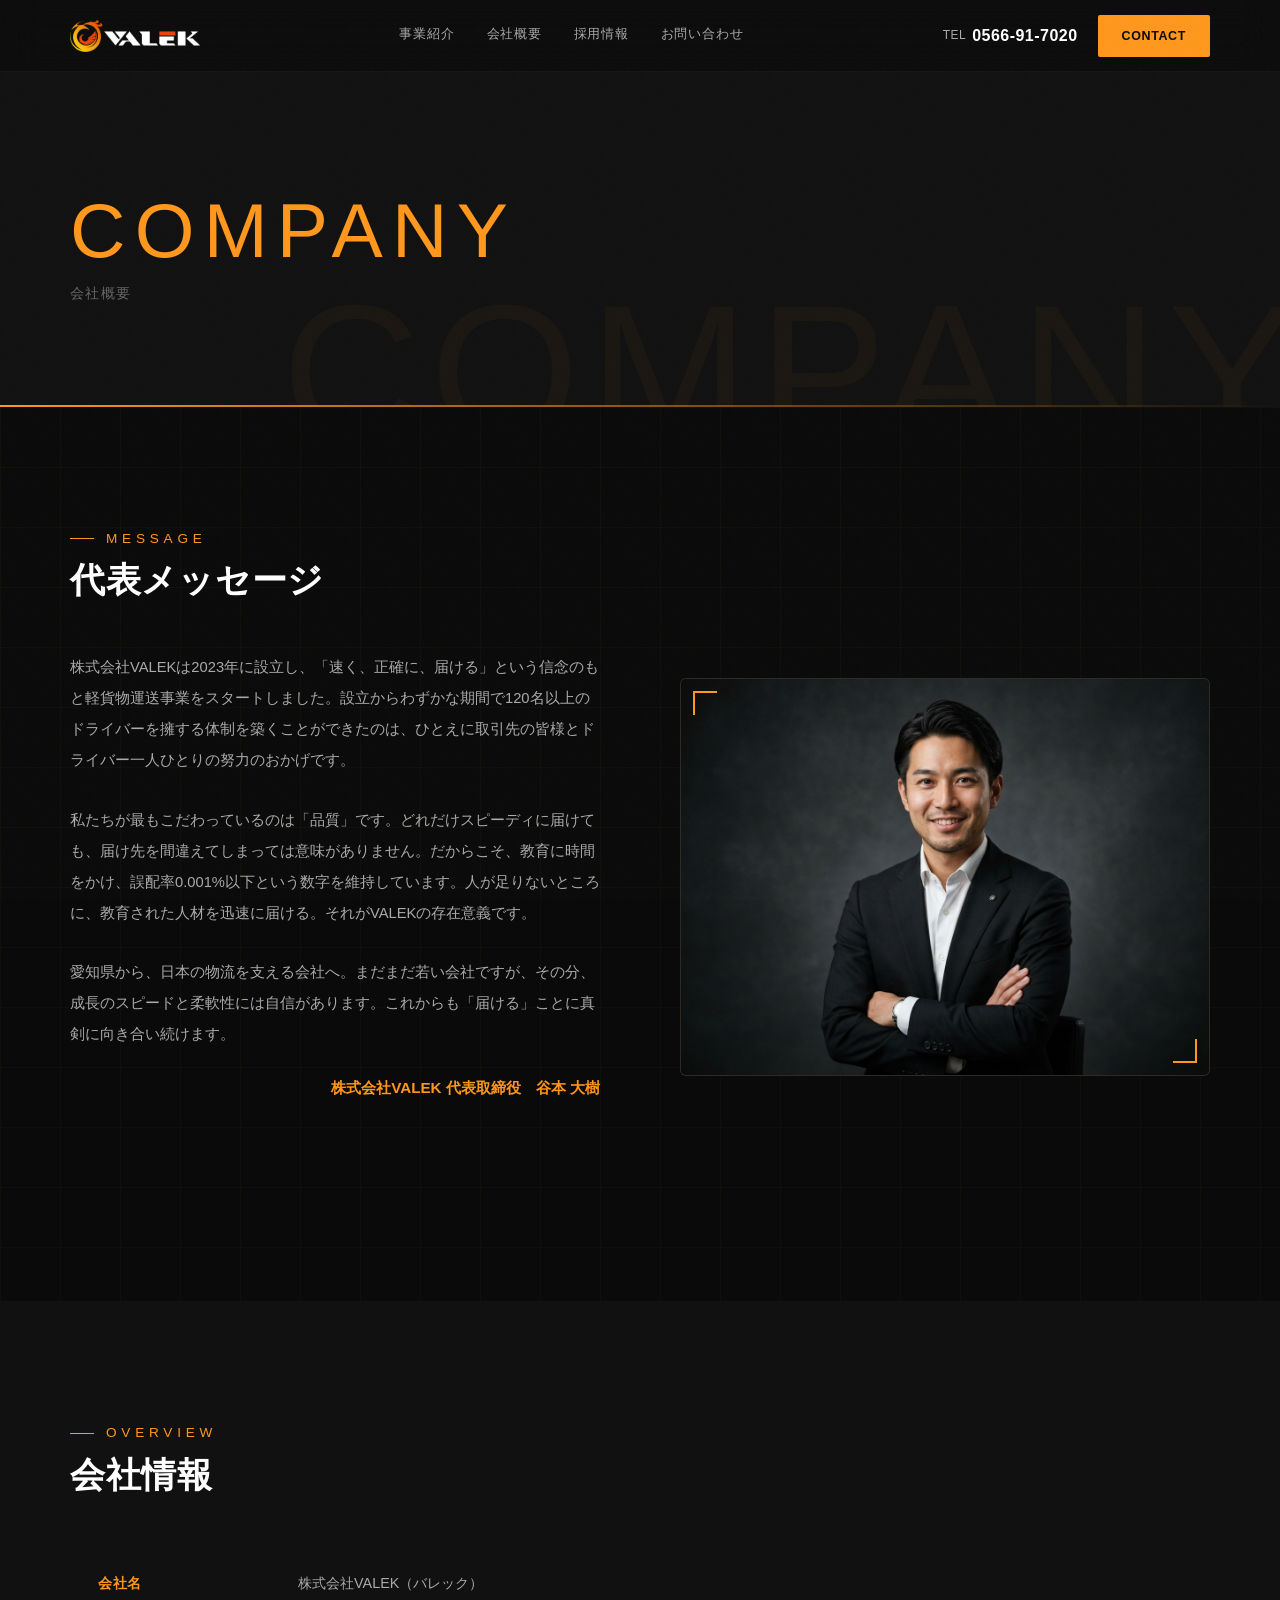
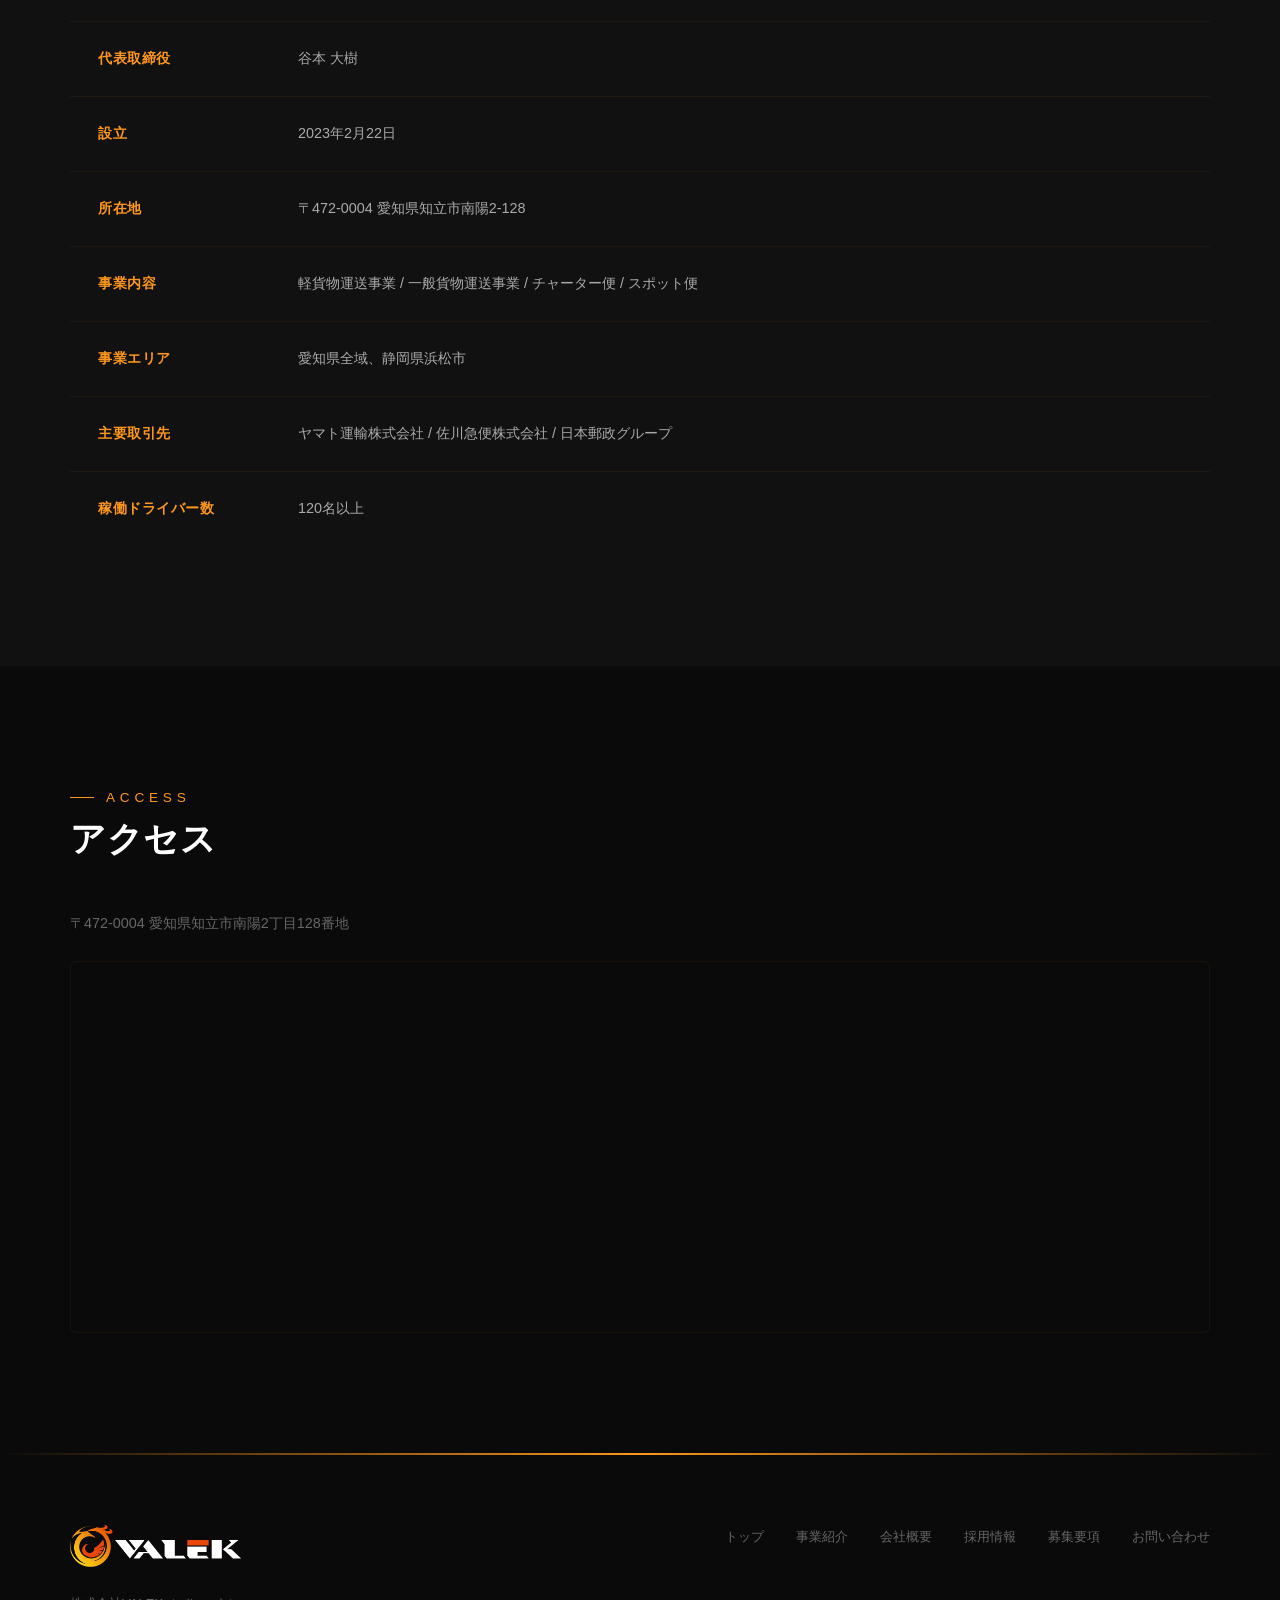
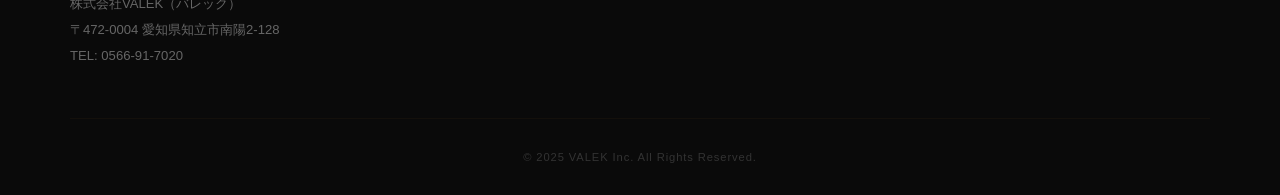
==== commit 7bb3c63e: "feat: 事業紹介ページへの「強み03」追加および各所画像・情報の更新" ====
--- a/company.html
+++ b/company.html
@@ -44,13 +44,13 @@
     <header class="header">
         <div class="header-bg"></div>
         <div class="container header-inner">
-            <a href="index.html" class="header-logo">VALEK</a>
+            <a href="index.html" class="header-logo"><img src="img/logo.png" alt="株式会社VALEK"></a>
             <nav class="header-nav">
                 <a href="service.html">事業紹介</a><a href="company.html">会社概要</a>
                 <a href="recruit.html">採用情報</a><a href="contact.html">お問い合わせ</a>
             </nav>
             <div class="header-actions">
-                <a href="tel:0000000000" class="header-tel">TEL <span class="header-tel-number">000-000-0000</span></a>
+                <a href="tel:0566917020" class="header-tel">TEL <span class="header-tel-number">0566-91-7020</span></a>
                 <a href="contact.html" class="btn btn-orange" style="padding:10px 24px;font-size:0.78rem;">CONTACT</a>
             </div>
             <button class="hamburger" id="hamburger" aria-label="メニュー"><span></span><span></span><span></span></button>
@@ -90,7 +90,9 @@
                         style="text-align:right;color:var(--c-orange);font-weight:700;font-size:0.95rem;margin-top:24px;">
                         株式会社VALEK 代表取締役　谷本 大樹</p>
                 </div>
-                <div class="strength-image" data-fade="right">※ 代表写真撮影後に差し替え</div>
+                <div class="strength-image" data-fade="right">
+                    <img src="img/ceo.png" alt="株式会社VALEK 代表取締役 谷本 大樹">
+                </div>
             </div>
         </div>
     </section>
@@ -158,8 +160,8 @@
         <div class="container">
             <div class="footer-inner">
                 <div>
-                    <div class="footer-logo">VALEK</div>
-                    <div class="footer-info">株式会社VALEK（バレック）<br>〒472-0004 愛知県知立市南陽2-128<br>TEL: 000-000-0000</div>
+                    <div class="footer-logo"><img src="img/logo.png" alt="株式会社VALEK"></div>
+                    <div class="footer-info">株式会社VALEK（バレック）<br>〒472-0004 愛知県知立市南陽2-128<br>TEL: 0566-91-7020</div>
                 </div>
                 <nav class="footer-nav">
                     <a href="index.html">トップ</a><a href="service.html">事業紹介</a><a href="company.html">会社概要</a>
--- a/css/style.css
+++ b/css/style.css
@@ -326,11 +326,20 @@
 }
 
 .header-logo {
-    font-family: var(--font-display);
-    font-size: 2rem;
-    color: var(--c-orange);
-    letter-spacing: 0.12em;
-    line-height: 1;
+    display: flex;
+    align-items: center;
+    height: 100%;
+}
+
+.header-logo img {
+    height: 32px;
+    width: auto;
+    object-fit: contain;
+    transition: transform 0.3s var(--ease-out-expo);
+}
+
+.header-logo:hover img {
+    transform: scale(1.05);
 }
 
 .header-nav {
@@ -492,9 +501,23 @@
     min-height: 700px;
     display: flex;
     align-items: center;
-    justify-content: center;
+    justify-content: flex-end;
     overflow: hidden;
     background: var(--c-bg);
+}
+
+.hero-image {
+    position: absolute;
+    inset: 0;
+    z-index: 0;
+    background: url('../img/hero.png') no-repeat center center / cover;
+}
+
+.hero-image::after {
+    content: "";
+    position: absolute;
+    inset: 0;
+    background: linear-gradient(to bottom, rgba(10, 10, 10, 0.4), rgba(10, 10, 10, 0.8));
 }
 
 /* Animated gradient orbs */
@@ -594,8 +617,13 @@
 .hero-content {
     position: relative;
     z-index: 2;
-    text-align: center;
-    padding: 0 20px;
+    text-align: left;
+    padding: 0 40px;
+    margin-right: 5%;
+    max-width: 640px;
+    display: flex;
+    flex-direction: column;
+    align-items: flex-start;
 }
 
 .hero-label {
@@ -650,7 +678,7 @@
     font-size: clamp(0.88rem, 1.3vw, 1.05rem);
     color: var(--c-gray-300);
     max-width: 600px;
-    margin: 0 auto 48px;
+    margin-bottom: 48px;
     line-height: 2;
     font-weight: 300;
 }
@@ -658,7 +686,7 @@
 .hero-buttons {
     display: flex;
     gap: 16px;
-    justify-content: center;
+    justify-content: flex-start;
     flex-wrap: wrap;
 }
 
@@ -824,15 +852,50 @@
 }
 
 .card-icon {
-    width: 48px;
-    height: 48px;
-    border-radius: 8px;
+    width: 56px;
+    height: 56px;
+    border-radius: 12px;
     background: rgba(255, 151, 29, 0.08);
     display: flex;
     align-items: center;
     justify-content: center;
-    font-size: 1.3rem;
-    margin-bottom: 20px;
+    font-size: 1.5rem;
+    margin-bottom: 24px;
+    overflow: hidden;
+}
+
+.card-icon img {
+    width: 100%;
+    height: 100%;
+    object-fit: cover;
+}
+
+/* Service Card (Top Page Large Images) */
+.service-card {
+    padding: 0 !important;
+}
+
+.service-card .service-card-image {
+    width: 100%;
+    height: 200px;
+    overflow: hidden;
+    position: relative;
+    background: var(--c-surface-3);
+}
+
+.service-card .service-card-image img {
+    width: 100%;
+    height: 100%;
+    object-fit: cover;
+    transition: transform 0.6s var(--ease-out-expo);
+}
+
+.service-card:hover .service-card-image img {
+    transform: scale(1.1);
+}
+
+.service-card .service-card-content {
+    padding: 32px;
 }
 
 .card-title {
@@ -937,12 +1000,41 @@
     box-shadow: 0 4px 16px rgba(0, 0, 0, 0.2);
 }
 
+.recruit-banner .btn {
+    min-width: 240px;
+    box-shadow: 0 10px 30px rgba(0, 0, 0, 0.1);
+}
+
+.recruit-banner .btn:hover {
+    transform: translateY(-4px) scale(1.02);
+    box-shadow: 0 20px 40px rgba(0, 0, 0, 0.2);
+}
+
 /* ---------- Page Hero ---------- */
 .page-hero {
-    padding: calc(var(--header-h) + 80px) 0 60px;
+    padding: calc(var(--header-h) + 120px) 0 100px;
     background: var(--c-surface);
     position: relative;
     overflow: hidden;
+    display: flex;
+    align-items: center;
+}
+
+.page-hero.recruit-hero {
+    background: url('../img/recruithero.png') no-repeat center center / cover;
+}
+
+.page-hero.recruit-hero::before {
+    content: "";
+    position: absolute;
+    inset: 0;
+    background: linear-gradient(to right, rgba(10, 10, 10, 0.8) 30%, rgba(10, 10, 10, 0.4) 100%);
+    z-index: 1;
+}
+
+.page-hero .container {
+    position: relative;
+    z-index: 2;
 }
 
 .page-hero::after {
@@ -1055,6 +1147,13 @@
     overflow: hidden;
 }
 
+.strength-image img {
+    width: 100%;
+    height: 100%;
+    object-fit: cover;
+    display: block;
+}
+
 /* Corner accents on image placeholder */
 .strength-image::before,
 .strength-image::after {
@@ -1225,7 +1324,6 @@
 .timeline {
     position: relative;
     padding-left: 48px;
-    max-width: 700px;
 }
 
 .timeline::before {
@@ -1288,6 +1386,72 @@
     line-height: 1.8;
 }
 
+/* Timeline Gallery Layout */
+.timeline-container {
+    display: grid;
+    grid-template-columns: 1fr;
+    gap: 48px;
+}
+
+@media (min-width: 860px) {
+    .timeline-container {
+        grid-template-columns: 1fr 1fr;
+        align-items: center;
+        gap: 60px;
+    }
+}
+
+.timeline-gallery {
+    display: grid;
+    grid-template-columns: 1fr 1fr;
+    grid-auto-rows: 180px;
+    gap: 16px;
+}
+
+@media (min-width: 860px) {
+    .timeline-gallery {
+        grid-auto-rows: 220px;
+    }
+}
+
+.timeline-gallery .gallery-item {
+    background: var(--c-surface-3);
+    border-radius: 8px;
+    border: 1px solid rgba(255, 151, 29, 0.08);
+    position: relative;
+    overflow: hidden;
+    display: flex;
+    align-items: center;
+    justify-content: center;
+}
+
+.timeline-gallery .gallery-item.large {
+    grid-row: span 2;
+}
+
+.timeline-gallery .gallery-placeholder {
+    display: flex;
+    flex-direction: column;
+    align-items: center;
+    gap: 8px;
+    color: var(--c-gray-500);
+    font-size: 0.8rem;
+    font-weight: 700;
+}
+
+.timeline-gallery img {
+    width: 100%;
+    height: 100%;
+    object-fit: cover;
+    display: block;
+    border-radius: 8px;
+    transition: transform 0.6s var(--ease-out-expo);
+}
+
+.timeline-gallery .gallery-item:hover img {
+    transform: scale(1.05);
+}
+
 /* ---------- Income Model ---------- */
 .income-grid {
     display: grid;
@@ -1311,17 +1475,19 @@
 }
 
 .income-card.highlight::before {
-    content: "RECOMMEND";
-    position: absolute;
-    top: 16px;
-    right: -32px;
+    content: "おすすめ";
+    position: absolute;
+    top: 20px;
+    right: -35px;
+    width: 150px;
+    text-align: center;
     background: var(--c-orange);
     color: var(--c-bg);
-    font-family: var(--font-en);
-    font-size: 0.65rem;
+    font-family: var(--font-ja);
+    font-size: 0.75rem;
     font-weight: 700;
-    letter-spacing: 0.1em;
-    padding: 4px 40px;
+    letter-spacing: 0.15em;
+    padding: 4px 0;
     transform: rotate(45deg);
 }
 
@@ -1734,11 +1900,14 @@
 }
 
 .footer-logo {
-    font-family: var(--font-display);
-    font-size: 1.8rem;
-    color: var(--c-orange);
-    margin-bottom: 20px;
-    letter-spacing: 0.12em;
+    display: block;
+    margin-bottom: 24px;
+}
+
+.footer-logo img {
+    height: 42px;
+    width: auto;
+    object-fit: contain;
 }
 
 .footer-info {
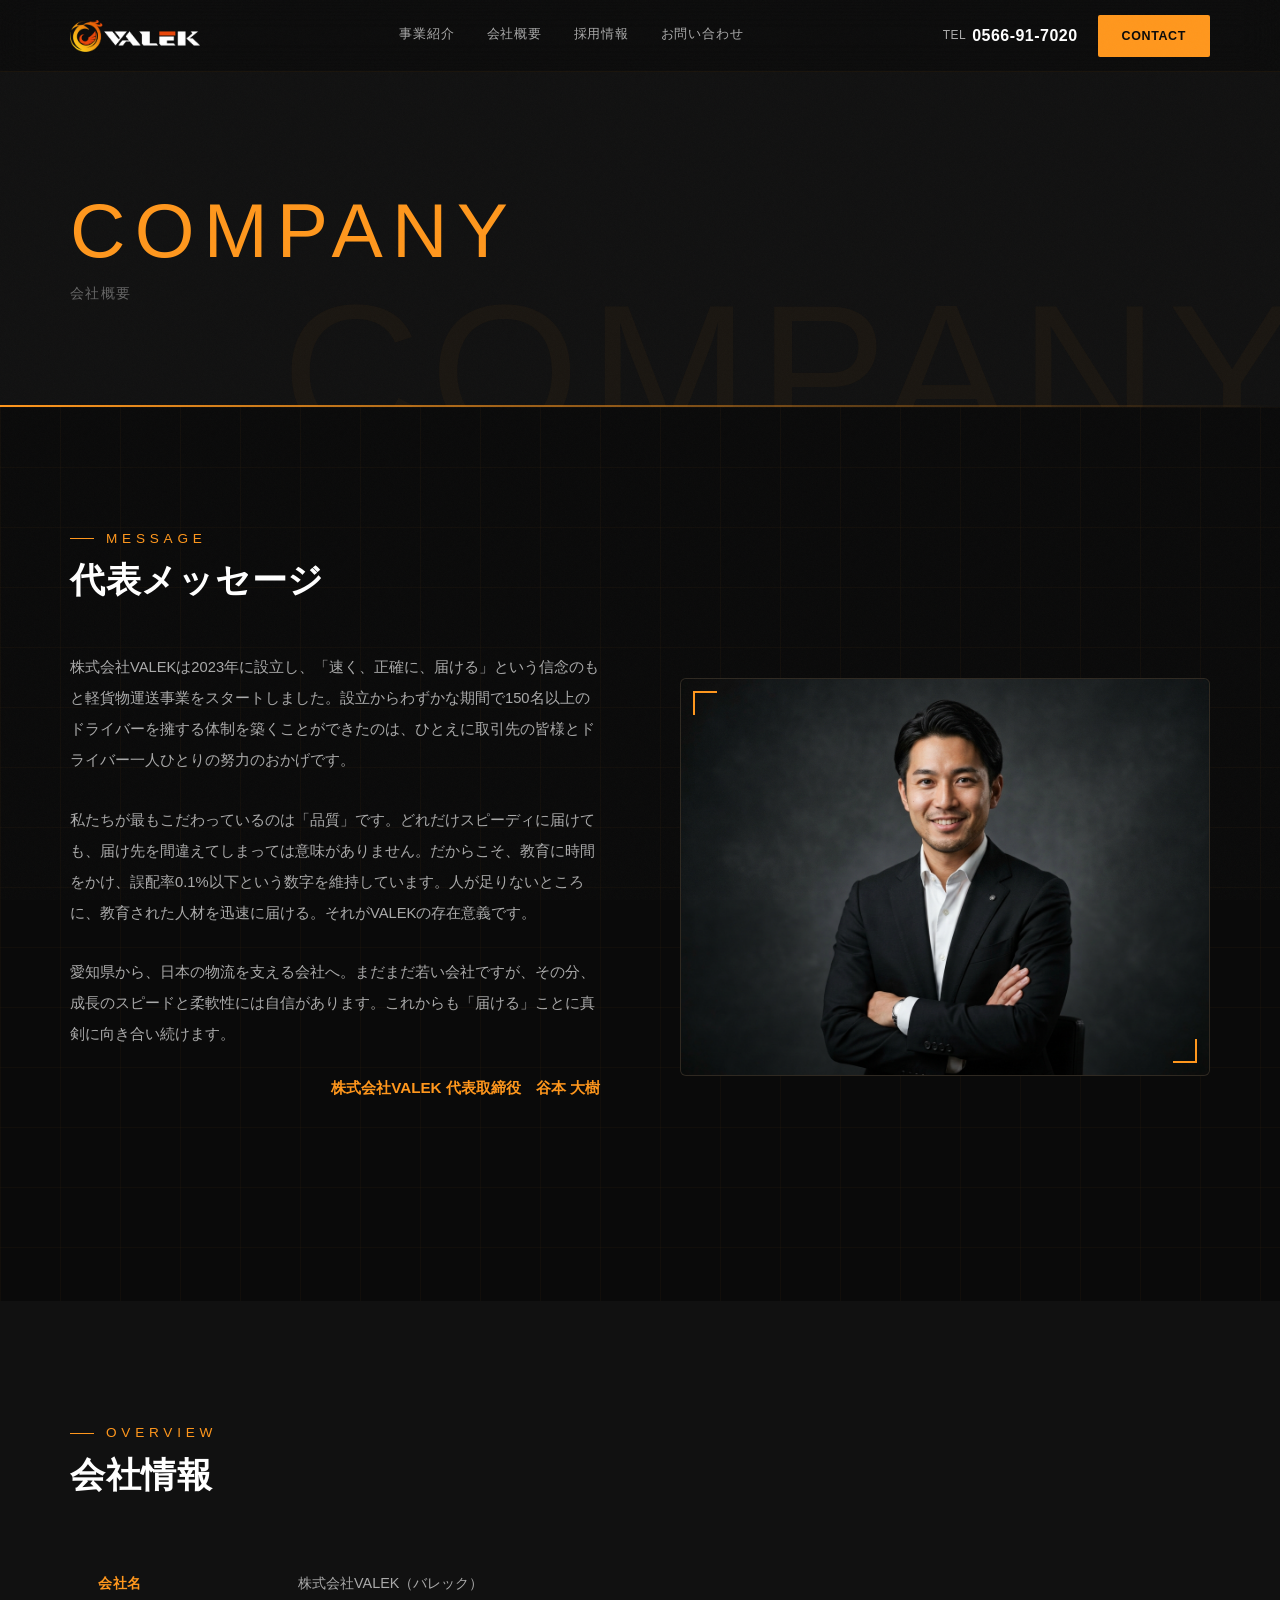
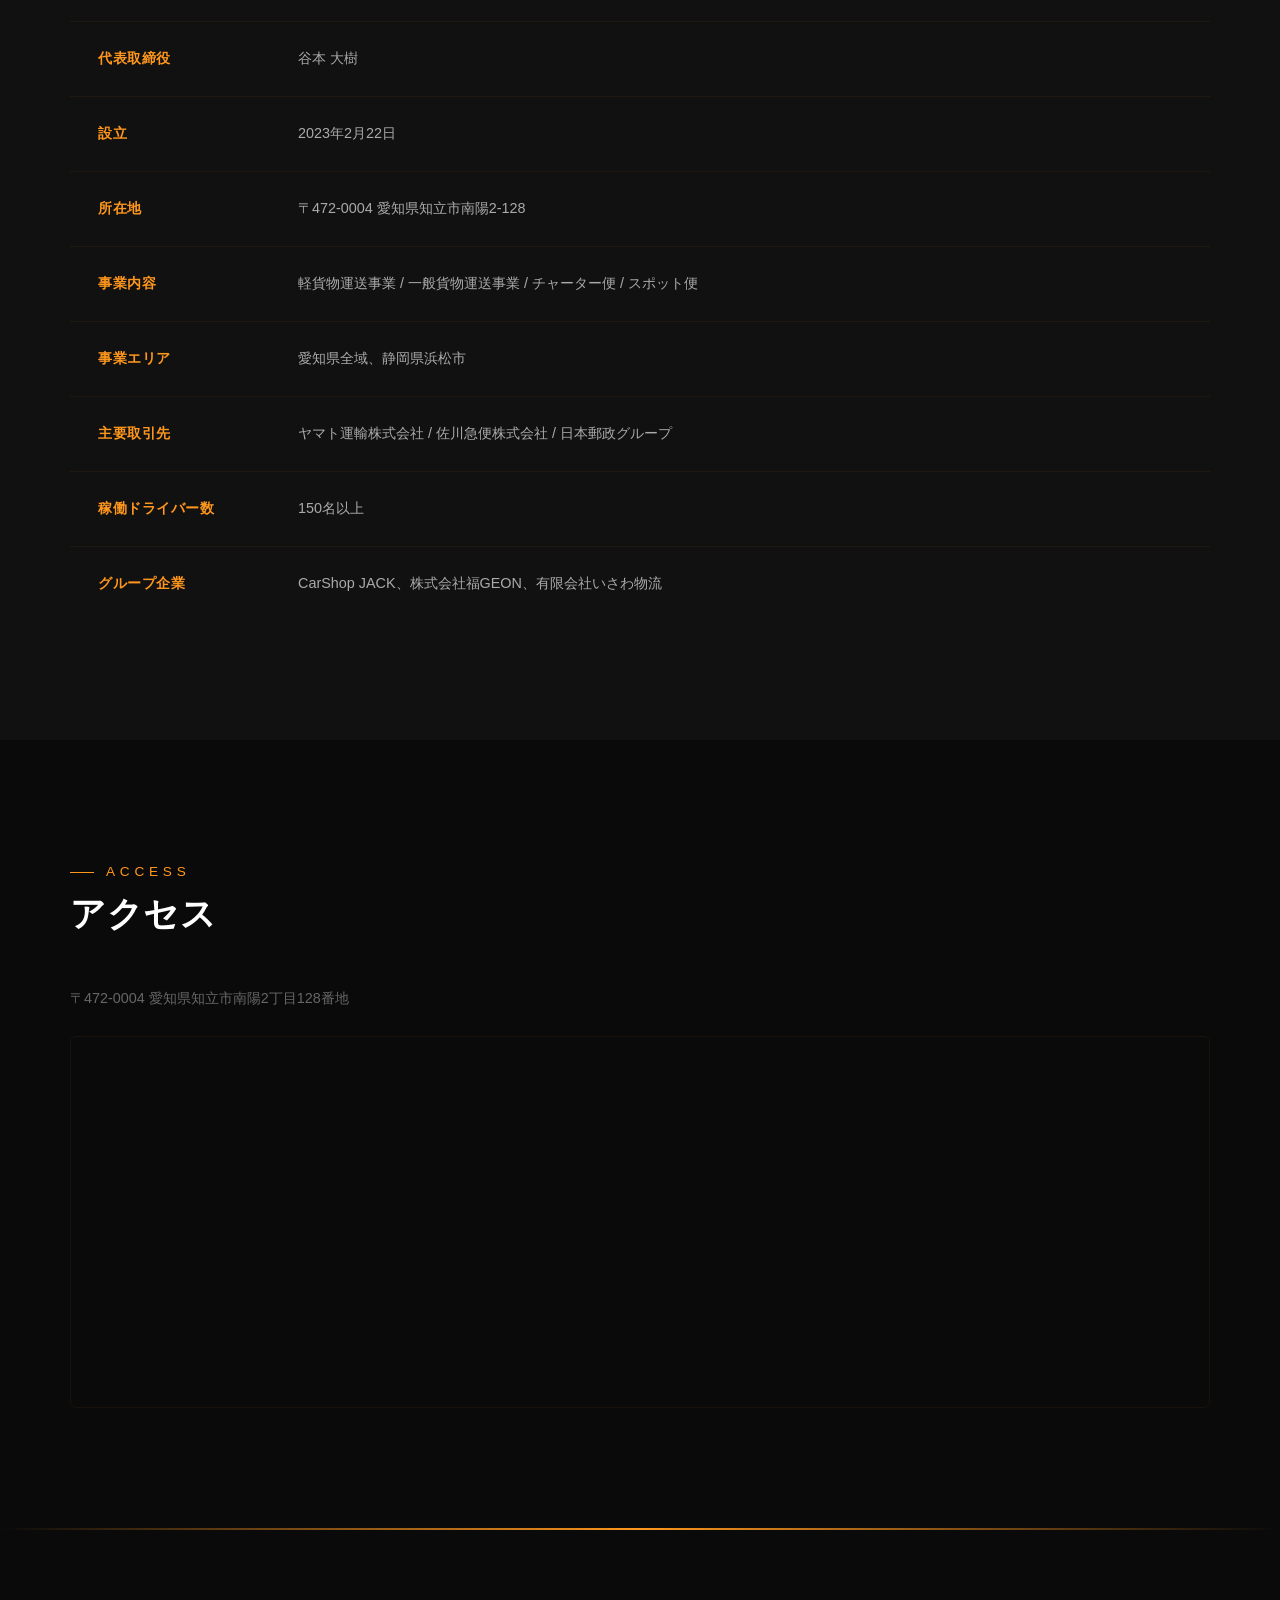
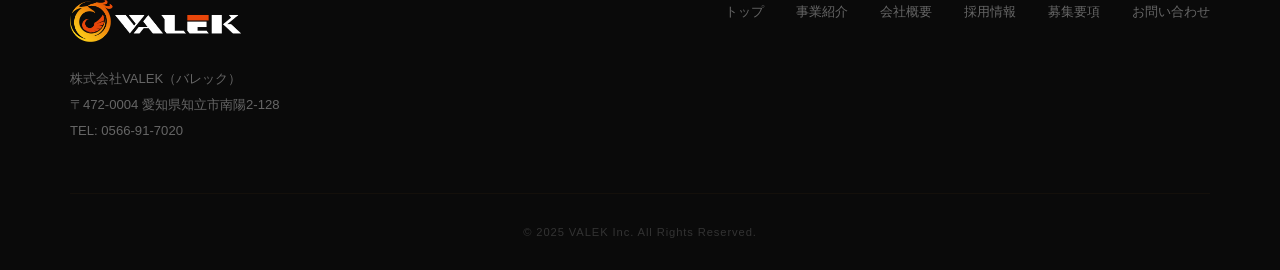
==== commit 79536f14: "事業紹介アイコンの更新および各ページの修正" ====
--- a/company.html
+++ b/company.html
@@ -7,36 +7,6 @@
     <title>会社概要｜株式会社VALEK</title>
     <meta name="description" content="株式会社VALEK（バレック）の会社概要。愛知県知立市に本社を構え、軽貨物運送・一般貨物運送を展開。">
     <link rel="stylesheet" href="css/style.css">
-    <style>
-        [data-fade] {
-            opacity: 0;
-            transform: translateY(32px);
-            transition: opacity .8s cubic-bezier(.16, 1, .3, 1), transform .8s cubic-bezier(.16, 1, .3, 1)
-        }
-
-        [data-fade="up"].is-visible {
-            opacity: 1;
-            transform: translateY(0)
-        }
-
-        [data-fade="left"] {
-            transform: translateX(-32px)
-        }
-
-        [data-fade="left"].is-visible {
-            opacity: 1;
-            transform: translateX(0)
-        }
-
-        [data-fade="right"] {
-            transform: translateX(32px)
-        }
-
-        [data-fade="right"].is-visible {
-            opacity: 1;
-            transform: translateX(0)
-        }
-    </style>
 </head>
 
 <body>
@@ -51,7 +21,7 @@
             </nav>
             <div class="header-actions">
                 <a href="tel:0566917020" class="header-tel">TEL <span class="header-tel-number">0566-91-7020</span></a>
-                <a href="contact.html" class="btn btn-orange" style="padding:10px 24px;font-size:0.78rem;">CONTACT</a>
+                <a href="contact.html" class="btn btn-orange header-contact-btn">CONTACT</a>
             </div>
             <button class="hamburger" id="hamburger" aria-label="メニュー"><span></span><span></span><span></span></button>
         </div>
@@ -74,20 +44,19 @@
         <div class="container">
             <div class="section-label" data-fade="up">Message</div>
             <h2 class="section-heading" data-fade="up">代表メッセージ</h2>
-            <div class="strength-block" style="padding-top:0;">
+            <div class="strength-block strength-block-first">
                 <div data-fade="left">
                     <p class="strength-text">
-                        株式会社VALEKは2023年に設立し、「速く、正確に、届ける」という信念のもと軽貨物運送事業をスタートしました。設立からわずかな期間で120名以上のドライバーを擁する体制を築くことができたのは、ひとえに取引先の皆様とドライバー一人ひとりの努力のおかげです。
+                        株式会社VALEKは2023年に設立し、「速く、正確に、届ける」という信念のもと軽貨物運送事業をスタートしました。設立からわずかな期間で150名以上のドライバーを擁する体制を築くことができたのは、ひとえに取引先の皆様とドライバー一人ひとりの努力のおかげです。
                     </p>
                     <br>
                     <p class="strength-text">
-                        私たちが最もこだわっているのは「品質」です。どれだけスピーディに届けても、届け先を間違えてしまっては意味がありません。だからこそ、教育に時間をかけ、誤配率0.001%以下という数字を維持しています。人が足りないところに、教育された人材を迅速に届ける。それがVALEKの存在意義です。
+                        私たちが最もこだわっているのは「品質」です。どれだけスピーディに届けても、届け先を間違えてしまっては意味がありません。だからこそ、教育に時間をかけ、誤配率0.1%以下という数字を維持しています。人が足りないところに、教育された人材を迅速に届ける。それがVALEKの存在意義です。
                     </p>
                     <br>
                     <p class="strength-text">
                         愛知県から、日本の物流を支える会社へ。まだまだ若い会社ですが、その分、成長のスピードと柔軟性には自信があります。これからも「届ける」ことに真剣に向き合い続けます。</p>
-                    <p
-                        style="text-align:right;color:var(--c-orange);font-weight:700;font-size:0.95rem;margin-top:24px;">
+                    <p class="message-signature">
                         株式会社VALEK 代表取締役　谷本 大樹</p>
                 </div>
                 <div class="strength-image" data-fade="right">
@@ -134,7 +103,11 @@
                     </tr>
                     <tr>
                         <th>稼働ドライバー数</th>
-                        <td>120名以上</td>
+                        <td>150名以上</td>
+                    </tr>
+                    <tr>
+                        <th>グループ企業</th>
+                        <td>CarShop JACK、株式会社福GEON、有限会社いさわ物流</td>
                     </tr>
                 </table>
             </div>
@@ -146,7 +119,7 @@
         <div class="container">
             <div class="section-label" data-fade="up">Access</div>
             <h2 class="section-heading" data-fade="up">アクセス</h2>
-            <p style="color:var(--c-gray-500);margin-bottom:24px;font-size:0.9rem;" data-fade="up">〒472-0004
+            <p class="access-address" data-fade="up">〒472-0004
                 愛知県知立市南陽2丁目128番地</p>
             <div class="map-wrapper" data-fade="up">
                 <iframe
@@ -175,4 +148,4 @@
     <script src="js/main.js"></script>
 </body>
 
-</html>+</html>
--- a/css/style.css
+++ b/css/style.css
@@ -27,6 +27,7 @@
     --header-h: 72px;
     --ease-out-expo: cubic-bezier(0.16, 1, 0.3, 1);
     --ease-out-quart: cubic-bezier(0.25, 1, 0.5, 1);
+    --hero-panel: rgba(10, 10, 10, 0.56);
 }
 
 /* ---------- Reset ---------- */
@@ -91,6 +92,12 @@
     opacity: 0.8;
 }
 
+a:focus-visible,
+button:focus-visible {
+    outline: 2px solid var(--c-orange);
+    outline-offset: 3px;
+}
+
 img {
     max-width: 100%;
     height: auto;
@@ -169,6 +176,45 @@
 
 .bg-darker {
     background: var(--c-bg);
+}
+
+/* ---------- Motion Base ---------- */
+[data-fade] {
+    opacity: 0;
+    transform: translateY(32px);
+    transition: opacity 0.8s var(--ease-out-expo), transform 0.8s var(--ease-out-expo);
+}
+
+[data-fade="up"].is-visible {
+    opacity: 1;
+    transform: translateY(0);
+}
+
+[data-fade="left"] {
+    transform: translateX(-32px);
+}
+
+[data-fade="left"].is-visible {
+    opacity: 1;
+    transform: translateX(0);
+}
+
+[data-fade="right"] {
+    transform: translateX(32px);
+}
+
+[data-fade="right"].is-visible {
+    opacity: 1;
+    transform: translateX(0);
+}
+
+[data-fade="scale"] {
+    transform: scale(0.96);
+}
+
+[data-fade="scale"].is-visible {
+    opacity: 1;
+    transform: scale(1);
 }
 
 /* Subtle grid background */
@@ -205,9 +251,9 @@
     position: absolute;
     top: 0;
     left: -100%;
-    width: 60%;
+    width: 48%;
     height: 100%;
-    background: linear-gradient(90deg, transparent, rgba(255, 255, 255, 0.15), transparent);
+    background: linear-gradient(90deg, transparent, rgba(255, 255, 255, 0.1), transparent);
     transition: left 0.6s var(--ease-out-expo);
 }
 
@@ -260,6 +306,18 @@
 .btn-dark:hover {
     background: var(--c-orange);
     color: var(--c-bg);
+    opacity: 1;
+}
+
+.btn-outline-dark {
+    background: transparent;
+    color: var(--c-bg);
+    border: 1.5px solid var(--c-bg);
+}
+
+.btn-outline-dark:hover {
+    background: var(--c-bg);
+    color: var(--c-orange);
     opacity: 1;
 }
 
@@ -290,6 +348,80 @@
     transition: width 0.1s linear;
 }
 
+/* ---------- Back To Top ---------- */
+.back-to-top {
+    position: fixed;
+    right: 20px;
+    bottom: calc(env(safe-area-inset-bottom, 0px) + 18px);
+    width: 46px;
+    height: 46px;
+    border-radius: 50%;
+    border: 1px solid rgba(255, 151, 29, 0.42);
+    background: rgba(10, 10, 10, 0.86);
+    color: var(--c-orange);
+    font-size: 1.1rem;
+    line-height: 1;
+    display: inline-flex;
+    align-items: center;
+    justify-content: center;
+    box-shadow: 0 10px 24px rgba(0, 0, 0, 0.32);
+    z-index: 1150;
+    opacity: 0;
+    visibility: hidden;
+    transform: translateY(8px);
+    transition: opacity 0.24s ease, transform 0.24s var(--ease-out-expo), visibility 0.24s ease;
+}
+
+.back-to-top.is-visible {
+    opacity: 1;
+    visibility: visible;
+    transform: translateY(0);
+}
+
+.back-to-top:hover {
+    background: var(--c-orange);
+    color: var(--c-bg);
+}
+
+/* ---------- Custom Cursor ---------- */
+.custom-cursor {
+    position: fixed;
+    top: 0;
+    left: 0;
+    width: 22px;
+    height: 22px;
+    border-radius: 50%;
+    border: 1.5px solid rgba(255, 151, 29, 0.95);
+    background: rgba(255, 151, 29, 0.18);
+    box-shadow: 0 0 18px rgba(255, 151, 29, 0.25);
+    pointer-events: none;
+    z-index: 12000;
+    opacity: 0;
+    transform: translate(-50%, -50%) scale(0.92);
+    transition: transform 0.18s var(--ease-out-expo), opacity 0.2s ease;
+}
+
+.custom-cursor.is-active {
+    opacity: 1;
+}
+
+.custom-cursor.is-hover {
+    transform: translate(-50%, -50%) scale(1.45);
+}
+
+@media (hover: hover) and (pointer: fine) {
+    body.custom-cursor-enabled,
+    body.custom-cursor-enabled a,
+    body.custom-cursor-enabled button,
+    body.custom-cursor-enabled .btn,
+    body.custom-cursor-enabled input,
+    body.custom-cursor-enabled select,
+    body.custom-cursor-enabled textarea,
+    body.custom-cursor-enabled label {
+        cursor: none !important;
+    }
+}
+
 /* ---------- Header ---------- */
 .header {
     position: fixed;
@@ -381,6 +513,11 @@
     display: flex;
     align-items: center;
     gap: 20px;
+}
+
+.header-contact-btn {
+    padding: 10px 24px;
+    font-size: 0.78rem;
 }
 
 .header-tel {
@@ -494,6 +631,10 @@
     width: 100%;
 }
 
+.mobile-nav-tel {
+    color: var(--c-orange) !important;
+}
+
 /* ---------- Hero ---------- */
 .hero {
     position: relative;
@@ -517,16 +658,16 @@
     content: "";
     position: absolute;
     inset: 0;
-    background: linear-gradient(to bottom, rgba(10, 10, 10, 0.4), rgba(10, 10, 10, 0.8));
+    background: linear-gradient(to bottom, rgba(10, 10, 10, 0.32), rgba(10, 10, 10, 0.84));
 }
 
 /* Animated gradient orbs */
 .hero-orb {
     position: absolute;
     border-radius: 50%;
-    filter: blur(80px);
-    opacity: 0.4;
-    animation: orbFloat 8s ease-in-out infinite;
+    filter: blur(96px);
+    opacity: 0.26;
+    animation: orbFloat 10s ease-in-out infinite;
 }
 
 .hero-orb-1 {
@@ -550,7 +691,7 @@
 .hero-orb-3 {
     width: 200px;
     height: 200px;
-    background: radial-gradient(circle, rgba(255, 151, 29, 0.12) 0%, transparent 70%);
+    background: radial-gradient(circle, rgba(255, 151, 29, 0.1) 0%, transparent 70%);
     top: 40%;
     right: 20%;
     animation-delay: -5s;
@@ -579,7 +720,7 @@
     background-image:
         linear-gradient(rgba(255, 151, 29, 0.04) 1px, transparent 1px),
         linear-gradient(90deg, rgba(255, 151, 29, 0.04) 1px, transparent 1px);
-    background-size: 80px 80px;
+    background-size: 96px 96px;
     mask-image: radial-gradient(ellipse 70% 60% at 50% 50%, black 20%, transparent 70%);
     -webkit-mask-image: radial-gradient(ellipse 70% 60% at 50% 50%, black 20%, transparent 70%);
 }
@@ -618,12 +759,18 @@
     position: relative;
     z-index: 2;
     text-align: left;
-    padding: 0 40px;
+    padding: 36px 40px;
     margin-right: 5%;
     max-width: 640px;
     display: flex;
     flex-direction: column;
     align-items: flex-start;
+    background: linear-gradient(140deg, var(--hero-panel), rgba(10, 10, 10, 0.25));
+    border: 1px solid rgba(255, 151, 29, 0.12);
+    border-radius: 8px;
+    backdrop-filter: blur(6px);
+    -webkit-backdrop-filter: blur(6px);
+    box-shadow: 0 24px 80px rgba(0, 0, 0, 0.35);
 }
 
 .hero-label {
@@ -645,6 +792,35 @@
     width: 32px;
     height: 1px;
     background: var(--c-orange);
+}
+
+.hero-divider {
+    width: clamp(140px, 18vw, 240px);
+    height: 3px;
+    position: relative;
+    overflow: hidden;
+    background: rgba(255, 151, 29, 0.08);
+    margin-bottom: 24px;
+}
+
+.hero-divider::after {
+    content: "";
+    position: absolute;
+    inset: 0;
+    background: linear-gradient(90deg,
+            rgba(255, 151, 29, 0) 0%,
+            rgba(255, 151, 29, 0.32) 24%,
+            rgba(255, 151, 29, 0.32) 76%,
+            rgba(255, 151, 29, 0) 100%);
+    transform: scaleX(0);
+    transform-origin: left center;
+    animation: heroDividerReveal 1.4s var(--ease-out-expo) 0.2s forwards;
+}
+
+@keyframes heroDividerReveal {
+    to {
+        transform: scaleX(1);
+    }
 }
 
 .hero-catch {
@@ -676,11 +852,31 @@
 
 .hero-sub {
     font-size: clamp(0.88rem, 1.3vw, 1.05rem);
-    color: var(--c-gray-300);
+    color: #d7d7d7;
     max-width: 600px;
-    margin-bottom: 48px;
-    line-height: 2;
+    margin-bottom: 26px;
+    line-height: 1.85;
     font-weight: 300;
+}
+
+.hero-trust {
+    display: flex;
+    flex-wrap: wrap;
+    gap: 10px;
+    margin-bottom: 32px;
+}
+
+.hero-trust-item {
+    display: inline-flex;
+    align-items: center;
+    min-height: 34px;
+    padding: 8px 14px;
+    border: 1px solid rgba(255, 151, 29, 0.28);
+    border-radius: 999px;
+    font-size: 0.75rem;
+    color: var(--c-gray-100);
+    letter-spacing: 0.03em;
+    background: rgba(10, 10, 10, 0.36);
 }
 
 .hero-buttons {
@@ -852,14 +1048,12 @@
 }
 
 .card-icon {
-    width: 56px;
-    height: 56px;
-    border-radius: 12px;
-    background: rgba(255, 151, 29, 0.08);
+    width: 64px;
+    height: 64px;
     display: flex;
     align-items: center;
     justify-content: center;
-    font-size: 1.5rem;
+    font-size: 2rem;
     margin-bottom: 24px;
     overflow: hidden;
 }
@@ -867,7 +1061,51 @@
 .card-icon img {
     width: 100%;
     height: 100%;
-    object-fit: cover;
+    object-fit: contain;
+}
+
+/* Recruit points cards */
+.points-grid .point-card {
+    padding: 34px 30px 30px;
+    border: 1px solid rgba(255, 151, 29, 0.08);
+    background:
+        linear-gradient(180deg, rgba(255, 151, 29, 0.03), rgba(255, 151, 29, 0) 32%),
+        var(--c-surface-2);
+}
+
+.points-grid .point-card::before {
+    height: 1px;
+}
+
+.point-num {
+    display: inline-flex;
+    align-items: center;
+    font-family: var(--font-en);
+    font-size: 0.76rem;
+    font-weight: 700;
+    letter-spacing: 0.2em;
+    color: var(--c-orange);
+    margin-bottom: 18px;
+    opacity: 0.9;
+}
+
+.point-num::after {
+    content: "";
+    width: 42px;
+    height: 1px;
+    margin-left: 10px;
+    background: linear-gradient(90deg, rgba(255, 151, 29, 0.7), rgba(255, 151, 29, 0));
+}
+
+.points-grid .point-card .card-title {
+    font-size: 1.18rem;
+    letter-spacing: 0.01em;
+    margin-bottom: 14px;
+}
+
+.points-grid .point-card .card-text {
+    color: #b7b7b7;
+    line-height: 2;
 }
 
 /* Service Card (Top Page Large Images) */
@@ -932,12 +1170,31 @@
     transform: translateX(4px);
 }
 
+
 /* ---------- Recruit Banner (Slashed) ---------- */
 .recruit-banner {
     position: relative;
     overflow: hidden;
     background: var(--c-orange);
     color: var(--c-bg);
+}
+
+.recruit-banner-section {
+    padding: 160px 0;
+}
+
+.recruit-banner-inner {
+    position: relative;
+    z-index: 2;
+}
+
+.section-label-dark-center {
+    justify-content: center;
+    color: var(--c-bg);
+}
+
+.section-label-dark-center::before {
+    background: var(--c-bg);
 }
 
 /* Diagonal cut top */
@@ -1008,6 +1265,62 @@
 .recruit-banner .btn:hover {
     transform: translateY(-4px) scale(1.02);
     box-shadow: 0 20px 40px rgba(0, 0, 0, 0.2);
+}
+
+/* Recruit hero */
+.recruit-hero-section {
+    padding: 160px 0;
+    position: relative;
+    background: url('../img/recruithero.png') no-repeat center center / cover;
+}
+
+.recruit-hero-overlay {
+    position: absolute;
+    inset: 0;
+    background: rgba(10, 10, 10, 0.7);
+    z-index: 1;
+}
+
+.recruit-hero-inner {
+    position: relative;
+    z-index: 2;
+}
+
+.recruit-hero-title {
+    font-size: clamp(1.5rem, 3.5vw, 2.4rem);
+    font-weight: 900;
+    line-height: 1.6;
+    margin-bottom: 24px;
+    color: var(--c-white);
+}
+
+.recruit-hero-lead {
+    color: var(--c-gray-100);
+    max-width: 620px;
+    margin: 0 auto;
+    font-size: 0.92rem;
+    line-height: 2;
+    font-weight: 300;
+}
+
+.section-note {
+    color: var(--c-gray-500);
+    font-size: 0.82rem;
+    margin-bottom: 36px;
+}
+
+.section-lead {
+    color: var(--c-gray-300);
+    margin-bottom: 36px;
+    font-size: 0.9rem;
+    font-weight: 300;
+}
+
+.section-footnote {
+    color: var(--c-gray-500);
+    font-size: 0.78rem;
+    margin-top: 20px;
+    text-align: center;
 }
 
 /* ---------- Page Hero ---------- */
@@ -1527,10 +1840,53 @@
 }
 
 /* ---------- Voice ---------- */
-.voice-grid {
+.voice-slider {
+    position: relative;
+    display: flex;
+    align-items: center;
+    gap: 14px;
+}
+
+.voice-slider-track {
+    flex: 1;
     display: grid;
-    grid-template-columns: repeat(auto-fit, minmax(300px, 1fr));
-    gap: 20px;
+    grid-auto-flow: column;
+    grid-auto-columns: calc((100% - 32px) / 3);
+    gap: 16px;
+    overflow-x: auto;
+    scroll-snap-type: x mandatory;
+    scrollbar-width: none;
+    scroll-behavior: smooth;
+}
+
+.voice-slider-track::-webkit-scrollbar {
+    display: none;
+}
+
+.voice-nav {
+    width: 42px;
+    height: 42px;
+    border-radius: 50%;
+    border: 1px solid rgba(255, 151, 29, 0.28);
+    background: rgba(10, 10, 10, 0.72);
+    color: var(--c-orange);
+    display: inline-flex;
+    align-items: center;
+    justify-content: center;
+    cursor: pointer;
+    transition: all 0.25s var(--ease-out-expo);
+    flex-shrink: 0;
+}
+
+.voice-nav:hover {
+    background: var(--c-orange);
+    color: var(--c-bg);
+    border-color: var(--c-orange);
+}
+
+.voice-nav:disabled {
+    opacity: 0.35;
+    cursor: not-allowed;
 }
 
 .voice-card {
@@ -1540,6 +1896,8 @@
     border: 1px solid rgba(255, 151, 29, 0.06);
     transition: all 0.4s var(--ease-out-expo);
     position: relative;
+    scroll-snap-align: start;
+    min-height: 100%;
 }
 
 /* Quote mark */
@@ -1592,11 +1950,24 @@
     margin-top: 2px;
 }
 
+.voice-meta {
+    font-size: 0.7rem;
+    color: var(--c-orange);
+    letter-spacing: 0.04em;
+    margin-top: 4px;
+}
+
 .voice-text {
     font-size: 0.85rem;
     color: var(--c-gray-300);
     line-height: 2;
     font-weight: 300;
+}
+
+@media (max-width: 1024px) {
+    .voice-slider-track {
+        grid-auto-columns: calc((100% - 16px) / 2);
+    }
 }
 
 /* ---------- Recruit Table ---------- */
@@ -1856,6 +2227,139 @@
     padding-right: 40px;
 }
 
+/* Contact page */
+.contact-narrow {
+    max-width: 720px;
+    margin: 0 auto;
+}
+
+.contact-lead {
+    color: var(--c-gray-300);
+    font-size: 0.92rem;
+    line-height: 2;
+    margin-bottom: 48px;
+    text-align: center;
+    font-weight: 300;
+}
+
+.contact-quick-grid {
+    display: grid;
+    grid-template-columns: 1fr 1fr;
+    gap: 16px;
+    margin-bottom: 56px;
+}
+
+.contact-quick-card {
+    text-align: center;
+}
+
+.contact-quick-icon {
+    margin: 0 auto 16px;
+}
+
+.contact-quick-tel {
+    font-family: var(--font-en);
+    font-size: 1.4rem;
+    font-weight: 800;
+    color: var(--c-orange);
+    margin: 8px 0;
+}
+
+.contact-quick-tel-link {
+    color: var(--c-orange);
+}
+
+.contact-quick-sub {
+    font-size: 0.78rem;
+}
+
+.contact-quick-line {
+    margin: 12px 0;
+}
+
+.contact-line-btn {
+    padding: 10px 28px;
+    font-size: 0.82rem;
+}
+
+.contact-form-title {
+    font-size: 1.2rem;
+    font-weight: 700;
+    margin-bottom: 28px;
+    padding-bottom: 16px;
+    border-bottom: 2px solid var(--c-orange);
+    letter-spacing: 0.04em;
+}
+
+.contact-submit-wrap {
+    text-align: center;
+    margin-top: 40px;
+}
+
+.contact-submit-btn {
+    min-width: 300px;
+}
+
+.contact-form-note {
+    color: var(--c-gray-700);
+    font-size: 0.78rem;
+    margin-top: 24px;
+    text-align: center;
+    line-height: 1.8;
+}
+
+/* Common content helpers */
+.access-address {
+    color: var(--c-gray-500);
+    margin-bottom: 24px;
+    font-size: 0.9rem;
+}
+
+.access-address-sm {
+    font-size: 0.88rem;
+}
+
+.message-signature {
+    text-align: right;
+    color: var(--c-orange);
+    font-weight: 700;
+    font-size: 0.95rem;
+    margin-top: 24px;
+}
+
+.strength-block-first {
+    padding-top: 0;
+}
+
+/* Recruit detail helpers */
+.detail-grid-2 {
+    grid-template-columns: 1fr 1fr;
+}
+
+.detail-grid-3 {
+    grid-template-columns: repeat(3, 1fr);
+}
+
+.detail-footnote-tight {
+    margin-top: 24px;
+    font-size: 0.82rem;
+}
+
+.selection-step-sub {
+    color: var(--c-gray-500);
+    font-size: 0.72rem;
+}
+
+.detail-process-note {
+    color: var(--c-gray-300);
+    font-size: 0.88rem;
+    margin-top: 28px;
+}
+
+.detail-process-accent {
+    font-weight: 700;
+}
+
 /* ---------- Map ---------- */
 .map-wrapper {
     border-radius: 6px;
@@ -1946,6 +2450,33 @@
     letter-spacing: 0.08em;
 }
 
+/* ---------- Mobile Quick Actions ---------- */
+.mobile-quick-actions {
+    display: none;
+}
+
+.mobile-quick-btn {
+    display: inline-flex;
+    align-items: center;
+    justify-content: center;
+    min-height: 44px;
+    border-radius: 4px;
+    font-size: 0.78rem;
+    font-weight: 700;
+    letter-spacing: 0.04em;
+}
+
+.mobile-quick-btn-outline {
+    border: 1px solid var(--c-orange);
+    color: var(--c-orange);
+    background: rgba(10, 10, 10, 0.75);
+}
+
+.mobile-quick-btn-solid {
+    background: var(--c-orange);
+    color: var(--c-bg);
+}
+
 /* ---------- Responsive ---------- */
 @media (max-width: 768px) {
     .section {
@@ -1963,10 +2494,22 @@
 
     .hero {
         min-height: 100svh;
+        justify-content: center;
     }
 
     .hero-catch {
         font-size: 2rem;
+    }
+
+    .hero-content {
+        margin: 0 5%;
+        padding: 30px 24px;
+        max-width: 100%;
+        border-radius: 6px;
+    }
+
+    .hero-sub br {
+        display: none;
     }
 
     .hero-orb-1 {
@@ -1977,6 +2520,29 @@
     .hero-orb-2 {
         width: 200px;
         height: 200px;
+    }
+
+    .hero-orb-3 {
+        display: none;
+    }
+
+    .hero-trust {
+        gap: 8px;
+        margin-bottom: 24px;
+    }
+
+    .hero-trust-item {
+        font-size: 0.72rem;
+        min-height: 32px;
+        padding: 7px 12px;
+    }
+
+    .hero-buttons {
+        width: 100%;
+    }
+
+    .hero-buttons .btn {
+        width: 100%;
     }
 
     .numbers-grid {
@@ -2000,6 +2566,15 @@
         grid-template-columns: 1fr;
     }
 
+    .detail-grid-2,
+    .detail-grid-3 {
+        grid-template-columns: 1fr;
+    }
+
+    .points-grid .point-card {
+        padding: 30px 24px 24px;
+    }
+
     .strength-block,
     .strength-block.reverse {
         grid-template-columns: 1fr;
@@ -2018,6 +2593,28 @@
 
     .income-grid {
         grid-template-columns: 1fr;
+    }
+
+    .voice-slider {
+        gap: 8px;
+    }
+
+    .voice-slider-track {
+        grid-auto-columns: 100%;
+        gap: 12px;
+    }
+
+    .voice-nav {
+        width: 36px;
+        height: 36px;
+    }
+
+    .contact-quick-grid {
+        grid-template-columns: 1fr;
+    }
+
+    .contact-submit-btn {
+        min-width: 100%;
     }
 
     .req-grid {
@@ -2065,12 +2662,37 @@
         height: 40px;
     }
 
+    .recruit-banner-section {
+        padding: 120px 0;
+    }
+
     .page-hero-bg-text {
         font-size: 4rem;
     }
 
     .income-card.highlight::before {
         display: none;
+    }
+
+    .mobile-quick-actions {
+        position: fixed;
+        left: 12px;
+        right: 12px;
+        bottom: calc(env(safe-area-inset-bottom, 0px) + 10px);
+        z-index: 1200;
+        display: grid;
+        grid-template-columns: 1fr 1fr;
+        gap: 8px;
+        padding: 8px;
+        background: rgba(10, 10, 10, 0.86);
+        border: 1px solid rgba(255, 151, 29, 0.24);
+        border-radius: 8px;
+        backdrop-filter: blur(10px);
+        -webkit-backdrop-filter: blur(10px);
+    }
+
+    body.home-page {
+        padding-bottom: 86px;
     }
 }
 
@@ -2083,6 +2705,10 @@
         font-size: 0.85rem;
     }
 
+    .recruit-hero-title {
+        line-height: 1.5;
+    }
+
     .btn-lg {
         padding: 16px 32px;
         font-size: 0.88rem;
@@ -2091,4 +2717,24 @@
     .flow-grid {
         grid-template-columns: 1fr;
     }
-}+}
+
+@media (prefers-reduced-motion: reduce) {
+    html {
+        scroll-behavior: auto;
+    }
+
+    *,
+    *::before,
+    *::after {
+        animation-duration: 0.01ms !important;
+        animation-iteration-count: 1 !important;
+        transition-duration: 0.01ms !important;
+        scroll-behavior: auto !important;
+    }
+
+    [data-fade] {
+        opacity: 1;
+        transform: none;
+    }
+}
